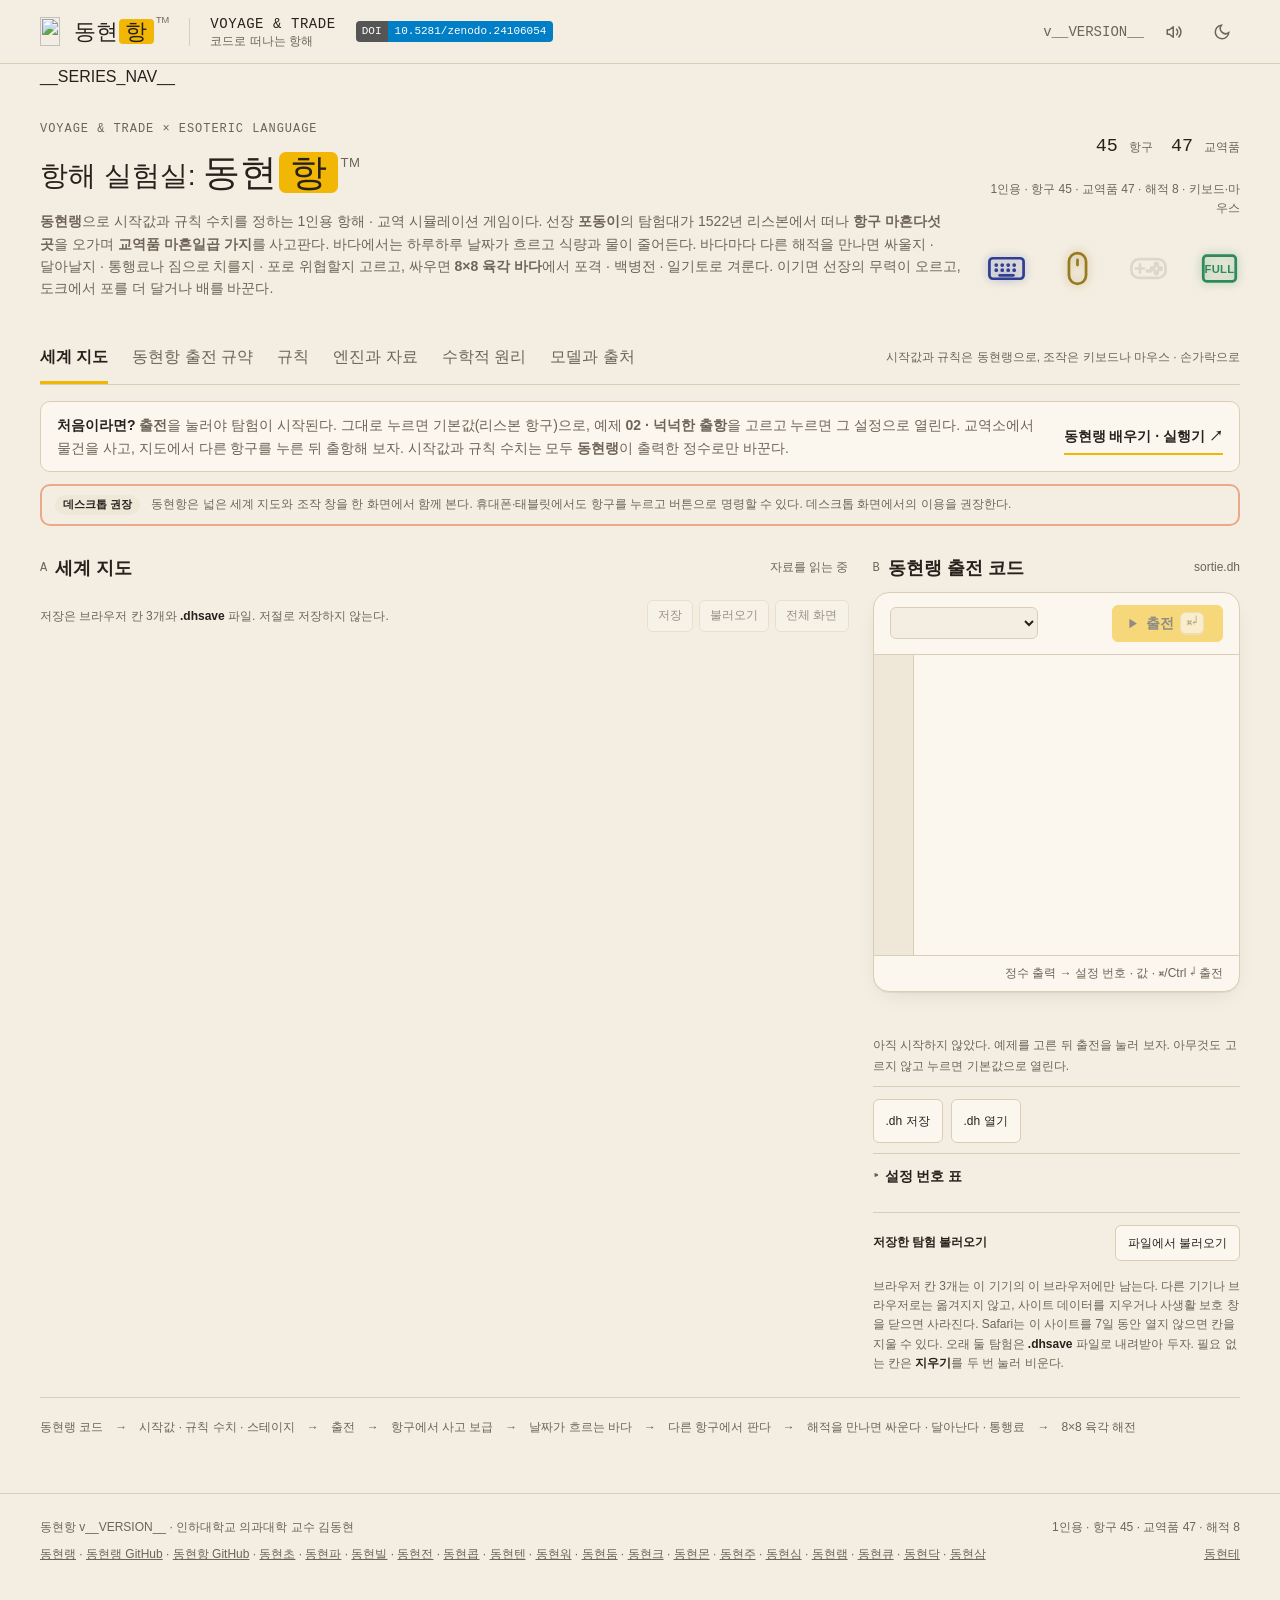
==== src/index.html @ 605afef4 "바닥글 동현테 링크를 되살림" ====
<!doctype html>
<html lang="ko" data-theme="light">
<head>
  <meta charset="utf-8"><meta name="viewport" content="width=device-width,initial-scale=1">
  <meta name="description" content="동현랭으로 시작값과 규칙 수치를 정하고, 세계 지도에서 날짜가 흐르는 바다를 건너 항구 마흔다섯 곳을 오가며 교역품 마흔일곱 가지를 사고팔고 8×8 육각 바다에서 싸우는 1인용 항해 · 교역 시뮬레이션 게임이다.">
  <title>동현항™ · 동현랭으로 떠나는 항해와 교역</title>
  <link rel="icon" type="image/x-icon" sizes="16x16 32x32 48x48" href="./favicon.ico">
  <link rel="icon" type="image/png" sizes="32x32" href="./favicon.png">
  <link rel="apple-touch-icon" sizes="180x180" href="./apple-touch-icon.png">
  <link rel="stylesheet" href="./style.css">
</head>
<body>
<header class="header">
  <a class="brand" href="#" aria-label="동현항 첫 화면으로"><span class="brand-main"><img class="brand-icon" src="__BRAND_ICON__" alt="" width="96" height="96">동현<span>항</span><sup>TM</sup></span><i class="brand-divider"></i><span class="brand-sub">VOYAGE &amp; TRADE<small>코드로 떠나는 항해</small></span></a><a class="doi-badge" href="https://doi.org/10.5281/zenodo.24106054" target="_blank" rel="noopener" aria-label="동현항 Zenodo DOI 10.5281/zenodo.24106054" title="Zenodo DOI (모든 버전)"><b>DOI</b><span>10.5281/zenodo.24106054</span></a>
  <div class="edition">v__VERSION__<button id="sound" class="icon-btn" aria-label="효과음 켜기·끄기" title="효과음 (M)" aria-pressed="true"><svg width="18" height="18" viewBox="0 0 24 24" fill="none" stroke="currentColor" stroke-width="2" stroke-linecap="round" stroke-linejoin="round" aria-hidden="true" focusable="false"><path d="M11 5 6 9H3v6h3l5 4z"/><path class="snd-on" d="M15.5 8.5a5 5 0 0 1 0 7M18.5 5.5a9 9 0 0 1 0 13"/><path class="snd-off" d="m16 9 6 6m0-6-6 6"/></svg></button><button id="theme" class="icon-btn" aria-label="밝은 화면과 어두운 화면 전환" title="화면 전환" aria-pressed="false"><svg width="18" height="18" viewBox="0 0 24 24" fill="none" stroke="currentColor" stroke-width="2" stroke-linecap="round" aria-hidden="true" focusable="false"><path d="M21 12.8A9 9 0 1 1 11.2 3a7 7 0 0 0 9.8 9.8z"/></svg></button></div>
</header>
<main>
__SERIES_NAV__
  <section class="intro">
    <div><div class="eyebrow">VOYAGE &amp; TRADE × ESOTERIC LANGUAGE</div><h1>항해 실험실: <span class="title-brand">동현<span>항</span><sup>TM</sup></span></h1><p><strong>동현랭</strong>으로 시작값과 규칙 수치를 정하는 1인용 항해 · 교역 시뮬레이션 게임이다. 선장 <strong>포동이</strong>의 탐험대가 1522년 리스본에서 떠나 <strong>항구 마흔다섯 곳</strong>을 오가며 <strong>교역품 마흔일곱 가지</strong>를 사고판다. 바다에서는 하루하루 날짜가 흐르고 식량과 물이 줄어든다. 바다마다 다른 해적을 만나면 싸울지 · 달아날지 · 통행료나 짐으로 치를지 · 포로 위협할지 고르고, 싸우면 <strong>8×8 육각 바다</strong>에서 포격 · 백병전 · 일기토로 겨룬다. 이기면 선장의 무력이 오르고, 도크에서 포를 더 달거나 배를 바꾼다.</p>
</div>
    <div class="model-stamp"><strong>45 <span>항구</span></strong><strong>47 <span>교역품</span></strong><small>1인용 · 항구 45 · 교역품 47 · 해적 8 · 키보드·마우스</small><div class="input-marks" role="group" aria-label="입력 표식 · 쓸 수 있는 것: 키보드 · 마우스(손가락) · 전체 화면"><span class="mark on kb" tabindex="0" data-tip="키보드 가능 · 숫자 키로 조작 창의 버튼을 누르고 Enter는 노란 버튼이다. 교역소와 짐칸에서는 버튼에 적힌 글자 키(1 2 · Q W · A S · Z X …)로 누른다. 항구에서는 방향키나 Space로 갈 항구를 고르고, 바다에서는 방향키로 키를 잡고 Space로 멈춘다. 해전에서는 방향키로 칸을 고르고 Enter로 찍는다. M은 효과음 켜기·끄기다. 지도를 한 번 눌러야 키가 듣는다." aria-label="키보드 가능"><svg viewBox="0 0 24 24" aria-hidden="true"><rect x="2" y="6" width="20" height="12" rx="2"/><path class="dots" d="M6 10h.01M9.5 10h.01M13 10h.01M16.5 10h.01M6 13h.01M9.5 13h.01M13 13h.01M16.5 13h.01"/><path d="M8 16h8"/></svg></span><span class="mark on ms" tabindex="0" data-tip="마우스·손가락 가능 · 지도에서 항구나 바다를 누르면 뱃길이 잡히고, 조작 창의 버튼으로 사고팔고 출항한다. 끌면 지도가 움직이고 지도 위 +·− 아이콘으로 확대·축소한다. 휠·트랙패드 확대 제스처는 쓰지 않는다." aria-label="마우스·손가락 가능"><svg viewBox="0 0 24 24" aria-hidden="true"><rect x="7" y="3" width="10" height="18" rx="5"/><path d="M12 7v3"/></svg></span><span class="mark off gp" tabindex="0" data-tip="게임패드 없음 · 이 실험실은 게임패드를 읽지 않는다." aria-label="게임패드 없음"><svg viewBox="0 0 24 24" aria-hidden="true"><rect x="2" y="6.5" width="20" height="11" rx="4.5"/><path d="M7 9.6v4.8M4.6 12h4.8"/><circle cx="16.6" cy="9.6" r=".85"/><circle cx="14.4" cy="12" r=".85"/><circle cx="18.8" cy="12" r=".85"/><circle cx="16.6" cy="14.4" r=".85"/><path class="dots" d="M11.3 13.4h.01M12.9 13.4h.01"/></svg></span><span class="mark on fs" tabindex="0" data-tip="전체 화면 가능 · 지도 아래 <b>전체 화면</b> 버튼을 누르면 지도와 조작 창이 화면에 꽉 찬다. 닫기는 오른쪽 위 ✕ 버튼이나 Esc." aria-label="전체 화면 가능"><svg viewBox="0 0 24 24" aria-hidden="true"><rect x="2.5" y="4.5" width="19" height="15" rx="2"/><text class="full" x="12" y="14.6" text-anchor="middle">FULL</text></svg></span></div></div>
  </section>
  <nav class="tabs" aria-label="동현항 메뉴"><button class="active" data-tab="play" aria-current="page">세계 지도</button><button data-tab="protocol">동현항 출전 규약</button><button data-tab="rules">규칙</button><button data-tab="engine">엔진과 자료</button><button data-tab="math">수학적 원리</button><button data-tab="about">모델과 출처</button><span>시작값과 규칙은 동현랭으로, 조작은 키보드나 마우스 · 손가락으로</span></nav>
  <div class="getting-started"><p><strong>처음이라면?</strong> <b>출전</b>을 눌러야 탐험이 시작된다. 그대로 누르면 기본값(리스본 항구)으로, 예제 <b>02 · 넉넉한 출항</b>을 고르고 누르면 그 설정으로 열린다. 교역소에서 물건을 사고, 지도에서 다른 항구를 누른 뒤 출항해 보자. 시작값과 규칙 수치는 모두 <b>동현랭</b>이 출력한 정수로만 바꾼다.</p>
<a href="https://raspberry-kim.github.io/donghyun-lang/" target="_blank" rel="noopener">동현랭 배우기 · 실행기 ↗</a></div>
  <p class="mobile-note" id="mobile-note" role="note"><strong>데스크톱 권장</strong> 동현항은 넓은 세계 지도와 조작 창을 한 화면에서 함께 본다. 휴대폰·태블릿에서도 항구를 누르고 버튼으로 명령할 수 있다. 데스크톱 화면에서의 이용을 권장한다.</p>

  <section id="tab-play" class="tab-panel">
    <div class="play-grid" id="play-grid">
      <div class="field-col">
        <div class="section-title"><h2><span>A</span> 세계 지도</h2><span id="status" role="status">자료를 읽는 중</span></div>
        <div class="stage-full" id="stage-full"><div class="full-tools"><button id="fs-save" class="exit-full" type="button" hidden>저장</button><button id="fs-load" class="exit-full" type="button" hidden>불러오기</button><button id="exit-full" class="exit-full" type="button" hidden aria-label="전체 화면 닫기">✕ <span class="long">전체 화면 </span>닫기</button></div><p class="full-hint" id="full-hint" hidden><span>원래 화면으로 돌아오려면 오른쪽 위 <b>✕ 전체 화면 닫기</b>를 누른다.</span></p>

          <div id="host"></div>
          <div class="menu-back" id="menu-back" hidden><div class="game-menu" id="menu" role="dialog" aria-modal="true" aria-labelledby="menu-title"></div></div>
        </div>
        <div class="board-bar"><span class="save-note">저장은 브라우저 칸 3개와 <b>.dhsave</b> 파일. 저절로 저장하지 않는다.</span><button id="game-save" class="small-btn" type="button" disabled title="지금 탐험을 브라우저 칸이나 파일에 적어 둔다">저장</button><button id="game-load" class="small-btn" type="button" disabled title="저장해 둔 탐험을 이어 한다">불러오기</button><input id="load-file" type="file" accept=".dhsave,.json,application/json" hidden><button id="full" class="small-btn" type="button" disabled title="지도와 조작 창을 화면에 꽉 채운다">전체 화면</button></div>
      </div>
      <div class="side-col">
        <section class="setup-panel" id="setup-panel">
          <div class="section-title"><h2><span>B</span> 동현랭 출전 코드</h2><span>sortie.dh</span></div>
          <div class="ed-panel">
            <div class="ed-head"><select id="example" aria-label="동현랭 출전 예제 선택"></select><span class="ed-spacer"></span><button id="run" class="ed-btn ed-run" title="Ctrl/⌘ + Enter" disabled><svg viewBox="0 0 24 24" fill="currentColor" aria-hidden="true"><path d="M7 4.5v15l12-7.5z"></path></svg>출전 <kbd>⌘↵</kbd></button></div>
            <div class="code-wrap"><div id="lines" aria-hidden="true"></div><textarea id="code" aria-label="동현랭 출전 코드" spellcheck="false" autocomplete="off" autocapitalize="off"></textarea></div>
            <div class="code-meta ed-status"><span id="line-count"></span><span>정수 출력 → 설정 번호 · 값 · ⌘/Ctrl ↵ 출전</span></div>
          </div>
          <p id="example-note"></p>

          <p id="result" aria-live="polite">아직 시작하지 않았다. 예제를 고른 뒤 출전을 눌러 보자. 아무것도 고르지 않고 누르면 기본값으로 열린다.</p>

          <div class="file-row"><button id="save">.dh 저장</button><label class="file-label">.dh 열기<input id="open" type="file" accept=".dh,.txt,text/plain" hidden></label></div>
          <details class="lang-rule"><summary>설정 번호 표</summary><div class="table-wrap"><table><thead><tr><th>번호</th><th>설정</th><th>값</th><th>기본값</th></tr></thead><tbody id="lang-rows"></tbody></table></div></details>
          <div class="load-box"><div class="load-head"><strong>저장한 탐험 불러오기</strong><label class="file-label" tabindex="0">파일에서 불러오기<input id="load-file-setup" type="file" accept=".dhsave,.json,application/json" hidden></label></div><div class="slot-list" id="slot-list"></div><p class="slot-note">브라우저 칸 3개는 이 기기의 이 브라우저에만 남는다. 다른 기기나 브라우저로는 옮겨지지 않고, 사이트 데이터를 지우거나 사생활 보호 창을 닫으면 사라진다. Safari는 이 사이트를 7일 동안 열지 않으면 칸을 지울 수 있다. 오래 둘 탐험은 <b>.dhsave</b> 파일로 내려받아 두자. 필요 없는 칸은 <b>지우기</b>를 두 번 눌러 비운다.</p>
</div>
        </section>
      </div>
    </div>
    <div class="workflow"><span>동현랭 코드</span><b>→</b><span>시작값 · 규칙 수치 · 스테이지</span><b>→</b><span>출전</span><b>→</b><span>항구에서 사고 보급</span><b>→</b><span>날짜가 흐르는 바다</span><b>→</b><span>다른 항구에서 판다</span><b>→</b><span>해적을 만나면 싸운다 · 달아난다 · 통행료</span><b>→</b><span>8×8 육각 해전</span></div>
  </section>

  <section id="tab-protocol" class="tab-panel document" hidden>
    <div class="doc-heading"><div class="eyebrow">SORTIE I/O · v__VERSION__</div><h2>시작값과 규칙 수치는 동현랭으로, 조작은 키보드나 마우스 · 손가락으로.</h2></div>
<!--README:동현항 출전 규약-->
  </section>

  <section id="tab-rules" class="tab-panel document" hidden>
    <div class="doc-heading"><div class="eyebrow">HOW TO PLAY</div><h2>하루에 한 걸음, 싸게 사서 멀리 가서 판다.</h2><p class="input-note">머리글 오른쪽에 붙은 네 아이콘(키보드·마우스·게임패드·전체 화면 FULL)은 입력 표식이다. 이 실험실은 <b>키보드 · 마우스(손가락) · 전체 화면이 켜져 있다</b>. 조작 창의 버튼은 마우스나 손가락으로 누르거나 버튼에 적힌 숫자 키로 누른다. 교역소와 짐칸에서는 버튼에 적힌 글자 키로 누른다. 바다에서는 방향키로 키를 잡는다. 아이콘에 마우스를 올리거나 손을 대면 풍선 도움말이 뜬다.</p>
<p class="input-note"><b>전체 화면</b>: 지도 아래 <b>전체 화면</b> 버튼을 누르면 정보 띠 · 지도 · 조작 창이 화면에 꽉 찬다. 동현랭 편집기는 따라오지 않으니 출전은 미리 해 둔다. 닫을 때는 오른쪽 위 <b>✕ 전체 화면 닫기</b>를 누른다(Esc도 된다). 요소 전체 화면을 못 쓰는 기기(iPhone)에서는 창을 가득 채우는 방식으로 연다.</p>
<p class="input-note"><b>소리</b>: 머리글의 스피커 버튼이나 <b>M</b> 키로 효과음을 켜고 끈다. 고른 값은 이 브라우저가 기억한다.</p>
</div>
<!--README+:플레이 방법|조작|저장과 불러오기|동현항 규칙-->
  </section>

  <section id="tab-engine" class="tab-panel document" hidden>
    <div class="doc-heading"><div class="eyebrow">COMMON ENGINE · DATA</div><h2>동현삼과 동현항은 같은 엔진 위에 자료와 장면만 바꿔 얹는다.</h2><p>기술은 HTML5 Canvas와 Vanilla JS다. 묶는 도구도 바깥 라이브러리도 쓰지 않는다. 엔진(<code>src/engine/</code>)은 두 저장소에 같은 파일로 들어 있고, 게임마다 다른 것은 JSON 자료와 규칙·장면 파일(<code>src/hang/</code>)이다.</p>
</div>
<!--README+:엔진의 층|게임이 얹는 법|동현랭 어댑터|JSON 규격|파일|돌려 보기-->
  </section>

  <!-- 수학적 원리 --><section id="tab-math" class="tab-panel document" hidden><div class="doc-heading"><div class="eyebrow">MATHEMATICAL PRINCIPLES · v__VERSION__</div><h2>수학적 원리.<br>숫자로 읽는 항해.</h2><p>동현항의 바다는 경도·위도 1°를 한 칸으로 한 360×132 격자다. 동서 끝이 이어진 원기둥 위에서 길을 찾고, 항구의 값은 사고팔 때마다 움직였다가 기준값으로 돌아간다. 바다에서는 해적을 만나고, 선장과 배는 싸우며 자란다. 현재 규칙 코드(<code>src/hang/hang-rules.js</code>, <code>src/hang/hang-growth.js</code>, <code>src/hang/hang-battle.js</code>, <code>src/engine/dh-grid.js</code>)를 식으로 풀었다. 간략식과 근사는 본문에서 구별하고, 실제 거래의 정수 경계와 할인은 뒤에서 따로 설명한다.</p>
</div><div class="math-grid"><article><h3><span class="math-num">1</span>경위도 격자와 원기둥</h3>
<p>경도 <math><mi>λ</mi></math>(−180°–180°), 위도 <math><mi>φ</mi></math>(72°N–60°S)인 곳은 아래 칸에 놓인다. 열은 360으로 나눈 나머지로 다뤄 동쪽 끝과 서쪽 끝이 붙는다.</p>
<div class="eq big"><span class="eq-run"><math display="block"><mi>c</mi></math><math display="block"><mrow><mo form="infix">=</mo><mo form="prefix" stretchy="false">⌊</mo><mi>λ</mi><mo>+</mo><mn>180</mn><mo form="postfix" stretchy="false">⌋</mo><mo lspace="0.2222em" rspace="0.2222em">mod</mo><mn>360</mn><mo separator="true">,</mo></mrow></math></span><span class="eq-run"><math display="block"><mi>r</mi></math><math display="block"><mrow><mo form="infix">=</mo><mo form="prefix" stretchy="false">⌊</mo><mn>72</mn><mo>−</mo><mi>φ</mi><mo form="postfix" stretchy="false">⌋</mo><mo separator="true">,</mo></mrow></math></span><span class="eq-run"><math display="block"><mrow><mpadded lspace="0"><mi mathvariant="normal">Δ</mi></mpadded><mi>c</mi></mrow></math><math display="block"><mrow><mo form="infix">=</mo><mrow><mi>min</mi><mo>⁡</mo></mrow><mo fence="false" symmetric="true" minsize="1.2em" maxsize="1.2em">(</mo><mi>|</mi><msub><mi>c</mi><mn>1</mn></msub><mo>−</mo><msub><mi>c</mi><mn>2</mn></msub><mi>|</mi><mo separator="true">,</mo><mtext> </mtext><mn>360</mn><mo>−</mo><mi>|</mi><msub><mi>c</mi><mn>1</mn></msub><mo>−</mo><msub><mi>c</mi><mn>2</mn></msub><mi>|</mi><mo fence="false" symmetric="true" minsize="1.2em" maxsize="1.2em">)</mo></mrow></math></span></div>
<p>칸마다 8×8 표본 가운데 아홉 점을 보고 다섯 점 이상이 땅이면 땅 칸이다. 1°로는 닫혀 버리는 지브롤터·도버·보스포루스·말라카 해협은 손으로 물길을 텄다.</p>
</article>
<article><h3><span class="math-num">2</span>같은 1°라도 길이가 다르다</h3>
<p>이 지도는 등장방형 도법이라 칸이 모두 같은 크기로 그려진다. 그러나 실제로 동서 1°의 길이는 위도의 코사인에 비례해 줄어든다. 남북 1°는 어디서나 약 111 km다.</p>
<div class="eq"><span class="eq-run"><math display="block"><mrow><mpadded lspace="0"><mi mathvariant="normal">Δ</mi></mpadded><msub><mi>x</mi><mtext>동서</mtext></msub></mrow></math><math display="block"><mrow><mo form="infix">≈</mo><mn>111.32</mn><mrow><mspace width="0.1667em"></mspace><mi>cos</mi><mo>⁡</mo><mspace width="0.1667em"></mspace></mrow><mi>φ</mi><mtext> </mtext><mtext>km</mtext><mo separator="true">,</mo></mrow></math></span><span class="eq-run"><math display="block"><mrow><mpadded lspace="0"><mi mathvariant="normal">Δ</mi></mpadded><msub><mi>y</mi><mtext>남북</mtext></msub></mrow></math><math display="block"><mrow><mo form="infix">≈</mo><mn>111</mn><mtext> </mtext><mtext>km</mtext></mrow></math></span></div>
<p>적도에서는 약 111 km, 위도 60°에서는 약 56 km다. 그래서 북쪽 바다를 동서로 지나는 항해는 지도보다 실제로 짧고, 게임에서는 칸 수만 센다.</p>
</article>
<article><h3><span class="math-num">3</span>여덟 방향 길 찾기</h3>
<p>배는 대각선을 포함해 여덟 방향으로 한 칸씩 간다. 거리는 체비쇼프 거리이고, 모서리를 낀 두 칸이 모두 땅이면 그 대각선으로는 빠져나가지 못한다.</p>
<div class="eq"><span class="eq-run"><math display="block"><mi>d</mi></math><math display="block"><mrow><mo form="infix">=</mo><mrow><mi>max</mi><mo>⁡</mo></mrow><mo form="prefix" stretchy="false">(</mo><mpadded lspace="0"><mi mathvariant="normal">Δ</mi></mpadded><mi>c</mi><mo separator="true">,</mo><mtext> </mtext><mi>|</mi><mpadded lspace="0"><mi mathvariant="normal">Δ</mi></mpadded><mi>r</mi><mi>|</mi><mo form="postfix" stretchy="false">)</mo><mo separator="true">,</mo></mrow></math></span><span class="eq-run"><math display="block"><mrow><mi>κ</mi><mo form="prefix" stretchy="false">(</mo><mtext>가로·세로</mtext><mo form="postfix" stretchy="false">)</mo></mrow></math><math display="block"><mrow><mo form="infix">=</mo><mn>1</mn><mo separator="true">,</mo><mspace width="1em"></mspace><mi>κ</mi><mo form="prefix" stretchy="false">(</mo><mtext>대각</mtext><mo form="postfix" stretchy="false">)</mo></mrow></math><math display="block"><mrow><mo form="infix">=</mo><mn>1</mn></mrow></math><math display="block"><mrow><mo form="infix">+</mo><mstyle displaystyle="false" scriptlevel="0"><mfrac><mn>1</mn><mn>1024</mn></mfrac></mstyle></mrow></math></span></div>
<p>체비쇼프 거리에서는 같은 걸음 수의 길이 아주 많다. 대각 걸음에 <math><mrow><mn>1</mn><mi>/</mi><mn>1024</mn></mrow></math>을 더하면 걸음 수는 그대로 가장 짧으면서 대각 걸음이 가장 적은 길이 골라져, 배가 덜 지그재그로 간다. 하루에 가는 칸 수는 함대에서 가장 느린 배의 속력이다.</p>
</article>
<article><h3><span class="math-num">4</span>움직이는 시세</h3>
<p>교역품마다 기준값 <math><msub><mi>p</mi><mn>0</mn></msub></math>와 지금 값 <math><mi>p</mi></math>가 있다. 한 단은 기준값의 3%이고, 한 번에 10개씩 사고판다. 아래는 기본 수수료 10%의 간략식이다. 정수 경계·협력항 할인·매수 수수료는 뒤의 ‘실제 거래 가격과 조언’에서 풀어 썼다.</p>
<div class="eq"><span class="eq-run"><math display="block"><mi>σ</mi></math><math display="block"><mrow><mo form="infix">=</mo><mrow><mi>max</mi><mo>⁡</mo></mrow><mo fence="false" symmetric="true" minsize="1.2em" maxsize="1.2em">(</mo><mn>1</mn><mo separator="true">,</mo><mtext> </mtext><mi>round</mi><mo>⁡</mo><mo form="prefix" stretchy="false">(</mo><mn>0.03</mn><mspace width="0.1667em"></mspace><msub><mi>p</mi><mn>0</mn></msub><mo form="postfix" stretchy="false">)</mo><mo fence="false" symmetric="true" minsize="1.2em" maxsize="1.2em">)</mo><mo separator="true">,</mo></mrow></math></span><span class="eq-run"><math display="block"><msub><mi>p</mi><mtext>산 뒤</mtext></msub></math><math display="block"><mrow><mo form="infix">=</mo><mrow><mi>min</mi><mo>⁡</mo></mrow><mo form="prefix" stretchy="false">(</mo><mn>3</mn><msub><mi>p</mi><mn>0</mn></msub><mo separator="true">,</mo><mtext> </mtext><mi>p</mi><mo>+</mo><mi>σ</mi><mo form="postfix" stretchy="false">)</mo></mrow></math></span><span class="eq-run"><math display="block"><msub><mi>p</mi><mtext>판 뒤</mtext></msub></math><math display="block"><mrow><mo form="infix">=</mo><mrow><mi>max</mi><mo>⁡</mo></mrow><mo form="prefix" stretchy="false">(</mo><mn>0.3</mn><mspace width="0.1667em"></mspace><msub><mi>p</mi><mn>0</mn></msub><mo separator="true">,</mo><mtext> </mtext><mi>p</mi><mo>−</mo><mi>σ</mi><mo form="postfix" stretchy="false">)</mo><mo separator="true">,</mo></mrow></math></span><span class="eq-run"><math display="block"><mtext>받는 단가</mtext></math><math display="block"><mrow><mo form="infix">=</mo><mo form="prefix" stretchy="false">⌊</mo><mn>0.9</mn><mspace width="0.1667em"></mspace><msub><mi>p</mi><mtext>판 뒤</mtext></msub><mo form="postfix" stretchy="false">⌋</mo></mrow></math></span></div>
<p>하루가 지나면 값은 기준값과의 차이 <math><mrow><mpadded lspace="0"><mi mathvariant="normal">Δ</mi></mpadded><mo>=</mo></mrow><mrow><msub><mi>p</mi><mn>0</mn></msub><mo>−</mo></mrow><mrow><mi>p</mi></mrow></math>의 10%(올림)만큼 돌아간다. 그래서 차이는 대략 <math><msup><mn>0.9</mn><mi>n</mi></msup></math>으로 줄고, 절반이 되는 데 약 6.6일이 걸린다. 끝에서는 하루 1씩 다가간다.</p>
<div class="eq"><span class="eq-run"><math display="block"><msub><mi>p</mi><mrow><mi>n</mi><mo>+</mo><mn>1</mn></mrow></msub></math><math display="block"><mrow><mo form="infix">=</mo><msub><mi>p</mi><mi>n</mi></msub></mrow></math><math display="block"><mrow><mo form="infix">+</mo><mi>sgn</mi><mo>⁡</mo><mo form="prefix" stretchy="false">(</mo><mpadded lspace="0"><mi mathvariant="normal">Δ</mi></mpadded><mo form="postfix" stretchy="false">)</mo><mrow><mspace width="0.1667em"></mspace><mi>min</mi><mo>⁡</mo></mrow><mo fence="false" symmetric="true" minsize="1.2em" maxsize="1.2em">(</mo><mi>|</mi><mpadded lspace="0"><mi mathvariant="normal">Δ</mi></mpadded><mi>|</mi><mo separator="true">,</mo><mtext> </mtext><mo form="prefix" stretchy="false">⌈</mo><mn>0.1</mn><mi>|</mi><mpadded lspace="0"><mi mathvariant="normal">Δ</mi></mpadded><mi>|</mi><mo form="postfix" stretchy="false">⌉</mo><mo fence="false" symmetric="true" minsize="1.2em" maxsize="1.2em">)</mo><mo separator="true">,</mo></mrow></math></span><span class="eq-run"><math display="block"><mrow><mi>|</mi><msub><mpadded lspace="0"><mi mathvariant="normal">Δ</mi></mpadded><mi>n</mi></msub><mi>|</mi></mrow></math><math display="block"><mrow><mo form="infix">≈</mo><mi>|</mi><msub><mpadded lspace="0"><mi mathvariant="normal">Δ</mi></mpadded><mn>0</mn></msub><mi>|</mi><mspace width="0.1667em"></mspace><msup><mn>0.9</mn><mrow><mspace width="0.1667em"></mspace><mi>n</mi></mrow></msup></mrow></math></span></div>
<p>여러 번 나눠 산 짐의 값은 가중 평균으로 기억한다: <math><mover><mi>p</mi><mo stretchy="false" class="chr-med wbk-med-acc" style="math-depth:0;">‾</mo></mover></math><wbr><math><mrow><mo stretchy="false">←</mo></mrow><mrow><mi>round</mi><mo>⁡</mo></mrow><mrow><mo fence="false" symmetric="true" minsize="1.2em" maxsize="1.2em">(</mo><mo form="prefix" stretchy="false">(</mo><mover><mi>p</mi><mo stretchy="false" class="chr-med wbk-med-acc" style="math-depth:0;">‾</mo></mover><mspace width="0.1667em"></mspace><mi>q</mi><mo>+</mo><mi>p</mi><mspace width="0.1667em"></mspace><mi>n</mi><mo form="postfix" stretchy="false">)</mo><mi>/</mi><mo form="prefix" stretchy="false">(</mo><mi>q</mi><mo>+</mo><mi>n</mi><mo form="postfix" stretchy="false">)</mo><mo fence="false" symmetric="true" minsize="1.2em" maxsize="1.2em">)</mo></mrow></math>. 팔 때는 수수료 10%를 떼므로, 남기려면 <math><mrow><mo form="prefix" stretchy="false">⌊</mo><mn>0.9</mn><mo form="prefix" stretchy="false">(</mo><msup><mi>p</mi><mo lspace="0em" rspace="0em" class="tml-prime tml-med-pad">′</mo></msup><mo>−</mo><msup><mi>σ</mi><mo lspace="0em" rspace="0em" class="tml-prime">′</mo></msup><mo form="postfix" stretchy="false">)</mo><mo form="postfix" stretchy="false">⌋</mo></mrow></math><wbr><math><mrow><mo form="infix">&gt;</mo></mrow><mrow><mover><mi>p</mi><mo stretchy="false" class="chr-med wbk-med-acc" style="math-depth:0;">‾</mo></mover></mrow></math>여야 한다.</p>
</article>
<p>가중 평균식의 새 매입 단가 <math><mi>p</mi></math>는 수수료를 포함해 실제 치른 단가다. 위의 손익 부등식은 기본 수수료이며 최저 시세 경계에 닿지 않은 경우를 줄여 쓴 것이다. 실제로는 뒤의 ‘실제 거래 가격과 조언’에 적힌 정수 최저값·협력항 할인까지 적용한 순매각 단가를 평균 매입 단가와 비교한다.</p>
<article><h3><span class="math-num">5</span>보급과 해적</h3>
<p>선원 <math><mi>n</mi></math>명은 하루에 식량과 물을 <math><mi>n</mi></math>씩 먹는다. 식량은 120일분, 물은 60일분까지 싣는다. 어느 하나가 모자라면 그날 선원이 <math><mrow><mrow><mi>max</mi><mo>⁡</mo></mrow><mo form="prefix" stretchy="false">(</mo><mn>1</mn><mo separator="true">,</mo><mo form="prefix" stretchy="false">⌈</mo><mn>0.1</mn><mi>n</mi><mo form="postfix" stretchy="false">⌉</mo><mo form="postfix" stretchy="false">)</mo></mrow></math>명 줄어든다.</p>
<p>항구를 떠나 사흘이 지나면 날마다 5% 확률로 해적을 만난다. 만나는 날까지의 날 수는 기하분포다.</p>
<div class="eq"><span class="eq-run"><math display="block"><mrow><mi>P</mi><mo form="prefix" stretchy="false">(</mo><mtext>첫 만남이 </mtext><mi>k</mi><mtext>일째</mtext><mo form="postfix" stretchy="false">)</mo></mrow></math><math display="block"><mrow><mo form="infix">=</mo><msup><mn>0.95</mn><mrow><mspace width="0.1667em"></mspace><mi>k</mi><mo>−</mo><mn>1</mn></mrow></msup><mo>⋅</mo><mn>0.05</mn><mo separator="true">,</mo></mrow></math></span><span class="eq-run"><math display="block"><mrow><mi>𝔼</mi><mo form="prefix" stretchy="false">[</mo><mi>k</mi><mo form="postfix" stretchy="false">]</mo></mrow></math><math display="block"><mrow><mo form="infix">=</mo><mfrac><mn>1</mn><mn>0.05</mn></mfrac></mrow></math><math display="block"><mrow><mo form="infix">=</mo><mn>20</mn></mrow></math></span></div>
<p>사흘 뒤 열흘 동안 한 번도 만나지 않을 확률은 <math><mrow><msup><mn>0.95</mn><mn>10</mn></msup><mo>≈</mo></mrow><mrow><mn>60</mn><mi>%</mi></mrow></math>다. 만나면 싸우거나, 달아나거나, 통행료를 내거나, 짐으로 치르거나, 포로 위협한다. 통행료는 자금 <math><mi>G</mi></math>의 20%(올림)이고 적어도 금 100이다.</p>
<div class="eq"><span class="eq-run"><math display="block"><mtext>통행료</mtext></math><math display="block"><mrow><mo form="infix">=</mo><mrow><mi>max</mi><mo>⁡</mo></mrow><mo fence="false" symmetric="true" minsize="1.2em" maxsize="1.2em">(</mo><mn>100</mn><mo separator="true">,</mo><mtext> </mtext><mo form="prefix" stretchy="false">⌈</mo><mn>0.2</mn><mspace width="0.1667em"></mspace><mi>G</mi><mo form="postfix" stretchy="false">⌉</mo><mo fence="false" symmetric="true" minsize="1.2em" maxsize="1.2em">)</mo><mo separator="true">,</mo></mrow></math></span><span class="eq-run"><math display="block"><mtext>버리는 짐</mtext></math><math display="block"><mrow><mo form="infix">=</mo><mi>q</mi></mrow></math><math display="block"><mrow><mo form="infix">−</mo><mo form="prefix" stretchy="false">⌊</mo><mn>0.5</mn><mspace width="0.1667em"></mspace><mi>q</mi><mo form="postfix" stretchy="false">⌋</mo></mrow></math></span></div>
<p>자금이 500 이하면 통행료는 늘 100이고, 자금 1,000이면 200이다. 달아날 때는 실은 짐 <math><mi>q</mi></math>개 가운데 절반을 버린다. 다만 우리 함대에서 가장 느린 배가 해적의 가장 느린 배보다 빠르면(<math><msub><mi>v</mi><mtext>우리</mtext></msub></math><wbr><math><mrow><mo form="infix">&gt;</mo></mrow><mrow><msub><mi>v</mi><mtext>해적</mtext></msub></mrow></math>) 아무것도 버리지 않고 따돌린다. 캐러벨(하루 2칸)만 몰면 캐럭(1칸)이 낀 해적은 그냥 따돌린다.</p>
<p>해적 여덟 무리 가운데 다섯은 자기 바다에서만 나온다. 배가 있는 칸의 경도 <math><mi>λ</mi></math>, 위도 <math><mi>φ</mi></math>가 그 무리의 상자 안에 들어야 한다. 만나는 날에는 지금 바다에 다니는 무리 가운데 하나를 같은 확률로 고른다. 해전에서 진 무리는 60일 동안 빠지고, 다니는 무리가 하나도 없으면 그날은 만나지 않는다.</p>
<div class="eq"><span class="eq-run"><math display="block"><mrow><msub><mi>λ</mi><mn>1</mn></msub><mo>≤</mo><mi>λ</mi><mo>≤</mo><msub><mi>λ</mi><mn>2</mn></msub><mo separator="true">,</mo></mrow></math></span><span class="eq-run"><math display="block"><mrow><msub><mi>φ</mi><mn>1</mn></msub><mo>≤</mo><mi>φ</mi><mo>≤</mo><msub><mi>φ</mi><mn>2</mn></msub><mo separator="true">,</mo></mrow></math></span><span class="eq-run"><math display="block"><mrow><mtext>쉬는 날</mtext></mrow></math><math display="block"><mrow><mo form="infix">=</mo><mn>60</mn></mrow></math></span></div>
<p>짐으로 치를 때는 기준 값 <math><mi>b</mi></math>가 높은 교역품부터, 기준 값으로 쳐서 통행료 <math><mi>T</mi></math>에 닿을 때까지 가져간다. <math><mi>k</mi></math>번째 교역품에서 가져가는 수는 아래와 같고, 앞에서 쳐 준 값 <math><msub><mi>V</mi><mi>k</mi></msub></math>가 <math><mi>T</mi></math>에 닿으면 멈춘다.</p>
<div class="eq"><span class="eq-run"><math display="block"><mrow><msub><mi>n</mi><mi>k</mi></msub></mrow></math><math display="block"><mrow><mo form="infix">=</mo><mrow><mi>min</mi><mo>⁡</mo></mrow><mo fence="false" symmetric="true" minsize="1.2em" maxsize="1.2em">(</mo><msub><mi>q</mi><mi>k</mi></msub><mo separator="true">,</mo><mtext> </mtext><mo form="prefix" stretchy="false">⌈</mo><mfrac><mrow><mi>T</mi><mo>−</mo><msub><mi>V</mi><mi>k</mi></msub></mrow><msub><mi>b</mi><mi>k</mi></msub></mfrac><mo form="postfix" stretchy="false">⌉</mo><mo fence="false" symmetric="true" minsize="1.2em" maxsize="1.2em">)</mo></mrow></math></span></div>
<p>처음 짐(포도주 40 · 올리브유 20)으로 통행료 200을 치르면 포도주 <math><mo form="prefix" stretchy="false">⌈</mo><mn>200</mn><mo>/</mo><mn>30</mn><mo form="postfix" stretchy="false">⌉</mo><mo>=</mo><mn>7</mn></math>개, 값으로 210을 내준다. 위협은 우리 포 <math><msub><mi>g</mi><mtext>우리</mtext></msub></math>와 선원 <math><msub><mi>c</mi><mtext>우리</mtext></msub></math>가 아래 두 조건을 함께 채워야 통한다.</p>
<div class="eq"><span class="eq-run"><math display="block"><mrow><msub><mi>g</mi><mtext>우리</mtext></msub></mrow></math><math display="block"><mrow><mo>≥</mo><mn>2</mn><mspace width="0.1667em"></mspace><msub><mi>g</mi><mtext>해적</mtext></msub><mo separator="true">,</mo></mrow></math></span><span class="eq-run"><math display="block"><mrow><msub><mi>c</mi><mtext>우리</mtext></msub></mrow></math><math display="block"><mrow><mo>≥</mo><msub><mi>c</mi><mtext>해적</mtext></msub></mrow></math></span></div>
<p>붉은 돛 해적단(캐러벨 한 척 · 포 8 · 선원 24)은 포 16문 · 선원 24명이면 물러난다. v1.00 기본 함대는 포 128문·선원 120명이므로 이 조건을 넘는다. 위협은 싸우지 않고 물러나게 하므로 해전 명성을 얻지 않는다.</p>
</article>
<article><h3><span class="math-num">6</span>해전의 피해</h3>
<p>해전은 8×8 육각 바다에서 20턴 동안 한다. 배는 한 턴에 3칸 움직이고 3칸 안을 쏜다. 포 <math><mi>g</mi></math>문인 배의 위력은 남은 선원 비율 <math><mrow><mi>n</mi><mi>/</mi><msub><mi>n</mi><mrow><mi>max</mi><mo>⁡</mo></mrow></msub></mrow></math>에 비례한다.</p>
<div class="eq"><span class="eq-run"><math display="block"><mtext>선체 피해</mtext></math><math display="block"><mrow><mo form="infix">=</mo><mrow><mo form="prefix" stretchy="false">⌊</mo><mn>3</mn><mi>g</mi><mspace width="0.1667em"></mspace><mfrac><mi>n</mi><msub><mi>n</mi><mrow><mi>max</mi><mo>⁡</mo></mrow></msub></mfrac><mo form="postfix" stretchy="false">⌋</mo></mrow><mo separator="true">,</mo></mrow></math></span><span class="eq-run"><math display="block"><mtext>선원 피해</mtext></math><math display="block"><mrow><mo form="infix">=</mo><mrow><mo form="prefix" stretchy="false">⌊</mo><mfrac><mi>g</mi><mn>2</mn></mfrac><mspace width="0.1667em"></mspace><mfrac><mi>n</mi><msub><mi>n</mi><mrow><mi>max</mi><mo>⁡</mo></mrow></msub></mfrac><mo form="postfix" stretchy="false">⌋</mo></mrow></mrow></math></span></div>
<p>포 8문인 캐러벨에 선원 28/40명이 타면 선체 floor(8×3×28/40)=16, 선원 floor(8×28/40÷2)=2를 깎는다. 시작 거북선은 포 80문·선원 60/80명이므로 선체 180·선원 30을 깎는다. 거북선의 용머리·입 벌림과 이지스함의 포신·불꽃은 90틱(60틱/초에서 1.5초)의 그림 효과다. 판옥선은 그 절반인 45틱(0.75초) 동안 포구가 커졌다 돌아오며 더 작은 불꽃을 낸다. 포연·포탄 비행·피격 효과의 시간도 거북선의 절반이며, 이 연출로 추가 피해나 난수 변화는 없다.</p>
<p>맞닿은 배에 올라타면 선원끼리 싸운다. 올라탄 쪽 선원 <math><msub><mi>n</mi><mi>a</mi></msub></math>의 40%에 선장 무력 <math><msub><mi>w</mi><mi>a</mi></msub></math>를 기준 무력 70으로 나눈 값을 곱한 만큼 맞선 배의 선원 <math><msub><mi>n</mi><mi>d</mi></msub></math>가 줄고, 남은 선원이 30%로 되받아친다.</p>
<div class="eq"><span class="eq-run"><math display="block"><mi>h</mi></math><math display="block"><mrow><mo form="infix">=</mo><mrow><mi>min</mi><mo>⁡</mo><mspace width="0.1667em"></mspace></mrow><mrow style="margin-left:-0.1667em;"></mrow><mrow><mo fence="true" form="prefix">(</mo><msub><mi>n</mi><mi>d</mi></msub><mo separator="true">,</mo><mtext> </mtext><mrow><mo form="prefix" stretchy="false">⌊</mo><mn>0.4</mn><mspace width="0.1667em"></mspace><msub><mi>n</mi><mi>a</mi></msub><mspace width="0.1667em"></mspace><mfrac><msub><mi>w</mi><mi>a</mi></msub><mn>70</mn></mfrac><mo form="postfix" stretchy="false">⌋</mo></mrow><mo fence="true" form="postfix">)</mo></mrow><mo separator="true">,</mo></mrow></math></span><span class="eq-run"><math display="block"><mi>b</mi></math><math display="block"><mrow><mo form="infix">=</mo><mrow><mi>min</mi><mo>⁡</mo><mspace width="0.1667em"></mspace></mrow><mrow style="margin-left:-0.1667em;"></mrow><mrow><mo fence="true" form="prefix">(</mo><msub><mi>n</mi><mi>a</mi></msub><mo separator="true">,</mo><mtext> </mtext><mrow><mo form="prefix" stretchy="false">⌊</mo><mn>0.3</mn><mspace width="0.1667em"></mspace><mo form="prefix" stretchy="false">(</mo><msub><mi>n</mi><mi>d</mi></msub><mo>−</mo><mi>h</mi><mo form="postfix" stretchy="false">)</mo><mspace width="0.1667em"></mspace><mfrac><msub><mi>w</mi><mi>d</mi></msub><mn>70</mn></mfrac><mo form="postfix" stretchy="false">⌋</mo></mrow><mo fence="true" form="postfix">)</mo></mrow></mrow></math></span></div>
<p>무력 70인 포동이의 28명이 무력 55인 붉은수염의 24명에게 올라타면 <math><mrow><mi>h</mi><mo>=</mo></mrow><mrow><mo form="prefix" stretchy="false">⌊</mo><mn>11.2</mn><mo form="postfix" stretchy="false">⌋</mo><mo>=</mo></mrow><mrow><mn>11</mn></mrow></math>, <math><mi>b</mi></math><wbr><math><mrow><mo form="infix">=</mo></mrow><mrow><mo form="prefix" stretchy="false">⌊</mo><mn>0.3</mn><mo>×</mo><mn>13</mn><mo>×</mo><mn>55</mn><mi>/</mi><mn>70</mn><mo form="postfix" stretchy="false">⌋</mo></mrow></math><wbr><math><mrow><mo form="infix">=</mo></mrow><mrow><mn>3</mn></mrow></math>이다. 선원이 0이 된 배는 빼앗긴다. 기함을 잃은 쪽이 해전을 진다.</p>
<div class="math-table-wrap"><table class="math-table"><thead><tr><th>결과</th><th>규칙</th></tr></thead><tbody><tr><td>승리</td><td>해적의 금을 얻고 선장 무력이 1 오른다(일기토로 이기면 2 더). 빼앗은 배는 함대에 넣거나 판다. 진 무리는 60일 쉰다</td></tr><tr><td>패배</td><td>금 절반과 짐을 모두 잃고 기함만 남는다. 선체는 적어도 25%, 선원은 적어도 5명으로 마지막 항구에 닿는다</td></tr><tr><td>도망</td><td>짐의 50%를 버린다</td></tr></tbody></table></div></article>
<article><h3><span class="math-num">7</span>일기토와 먼저 치는 쪽</h3>
<p>기함끼리 맞닿으면 해전마다 한 번씩 일기토를 신청할 수 있다. 받는 쪽은 물리쳐도 잃는 것이 없다. 두 선장은 기력 100으로 시작하고, 신청한 쪽부터 번갈아 친다. 한 번 칠 때 깎는 기력은 무력 <math><mi>w</mi></math>의 20–50%다.</p>
<div class="eq"><span class="eq-run"><math display="block"><mi>x</mi></math><math display="block"><mrow><mo form="infix">=</mo><mrow><mo form="prefix" stretchy="false">⌊</mo><mi>w</mi><mspace width="0.1667em"></mspace><mfrac><mi>U</mi><mn>100</mn></mfrac><mo form="postfix" stretchy="false">⌋</mo></mrow><mo separator="true">,</mo></mrow></math></span><math display="block"><mrow><mi>U</mi><mo>∈</mo><mo form="prefix" stretchy="false">{</mo><mn>20,21</mn><mo separator="true">,</mo><mo>…</mo><mo separator="true">,</mo><mn>50</mn><mo form="postfix" stretchy="false">}</mo><mtext> </mtext><mtext>(고른 확률)</mtext><mo separator="true">,</mo></mrow></math><span class="eq-run"><math display="block"><mrow><mi>𝔼</mi><mo form="prefix" stretchy="false">[</mo><mi>x</mi><mo form="postfix" stretchy="false">]</mo></mrow></math><math display="block"><mrow><mo form="infix">≈</mo><mn>0.35</mn><mspace width="0.1667em"></mspace><mi>w</mi></mrow></math></span></div>
<p>기력이 먼저 0이 되는 쪽이 지고, 진 쪽이 해전도 진다. 40합이 지나도록 끝나지 않으면 기력이 많은 쪽이 이긴다(같으면 신청한 쪽). 무력 70이면 한 번에 14–35, 평균 약 24를 깎아 네다섯 번이면 끝나므로, 먼저 치는 쪽이 한 번을 더 칠 때가 많다. 아래 승률은 이 규칙을 빠짐없이 따져 구한 값이다.</p>
<div class="math-table-wrap"><table class="math-table"><thead><tr><th>신청한 선장</th><th>받은 선장</th><th>신청한 쪽이 이길 확률</th></tr></thead><tbody><tr><td>무력 70</td><td>무력 70</td><td>72.2%</td></tr><tr><td>무력 70(포동이)</td><td>무력 55(붉은수염)</td><td>97.6%</td></tr><tr><td>무력 70(포동이)</td><td>무력 72(외눈 선장)</td><td>67.4%</td></tr><tr><td>무력 70(포동이)</td><td>무력 86(폭풍 제독)</td><td>37.3%</td></tr><tr><td>무력 86(폭풍 제독)</td><td>무력 70(포동이)</td><td>95.2%</td></tr></tbody></table></div>
<p>해적 선장은 자기 무력이 우리보다 10 이상 높을 때만 신청하고, 우리 신청은 무력이 15까지 뒤져도 받는다. 싸움을 맡겨 두었을 때 우리 선장은 무력이 해적 선장 이상일 때만 받는다.</p>
</article>
<article><h3><span class="math-num">8</span>선장과 배를 키운다</h3>
<p>선장 무력 <math><mi>w</mi></math>는 해전에서 이기면 1, 일기토로 이기면 2가 더 오르고, 여관에서 금 300을 내고 수련하면 1 오른다. 어느 길로도 100을 넘지 않는다.</p>
<div class="eq"><span class="eq-run"><math display="block"><mi>w</mi></math><math display="block"><mrow><mo stretchy="false">←</mo><mrow><mi>min</mi><mo>⁡</mo></mrow><mo fence="false" symmetric="true" minsize="1.2em" maxsize="1.2em">(</mo><mn>100</mn><mo separator="true">,</mo><mtext> </mtext><mi>w</mi><mo>+</mo><mn>1</mn><mo>+</mo><mn>2</mn><mspace width="0.1667em"></mspace><mo form="prefix" stretchy="false">[</mo><mtext>일기토 승</mtext><mo form="postfix" stretchy="false">]</mo><mo fence="false" symmetric="true" minsize="1.2em" maxsize="1.2em">)</mo><mo separator="true">,</mo></mrow></math></span><span class="eq-run"><math display="block"><mi>w</mi></math><math display="block"><mrow><mo stretchy="false">←</mo><mrow><mi>min</mi><mo>⁡</mo></mrow><mo form="prefix" stretchy="false">(</mo><mn>100</mn><mo separator="true">,</mo><mtext> </mtext><mi>w</mi><mo>+</mo><mn>1</mn><mo form="postfix" stretchy="false">)</mo><mtext> </mtext><mtext> </mtext><mo form="prefix" stretchy="false">(</mo><mtext>수련 · 금 </mtext><mn>300</mn><mo form="postfix" stretchy="false">)</mo></mrow></math></span></div>
<p>도크에서는 금 400에 포를 2문씩, 배마다 8문까지 더 단다. 배를 바꿀 때 헌 배는 처음 값 <math><msub><mi>P</mi><mtext>헌</mtext></msub></math>의 50%로 쳐준다.</p>
<div class="eq"><span class="eq-run"><math display="block"><mi>g</mi></math><math display="block"><mrow><mo form="infix">=</mo><msub><mi>g</mi><mn>0</mn></msub></mrow></math><math display="block"><mrow><mo form="infix">+</mo><mn>2</mn><mi>k</mi><mtext> </mtext><mtext> </mtext><mo form="prefix" stretchy="false">(</mo><mi>k</mi><mo>≤</mo><mn>4</mn><mo form="postfix" stretchy="false">)</mo><mo separator="true">,</mo></mrow></math></span><span class="eq-run"><math display="block"><mtext>바꾸는 값</mtext></math><math display="block"><mrow><mo form="infix">=</mo><msub><mi>P</mi><mtext>새</mtext></msub></mrow></math><math display="block"><mrow><mo form="infix">−</mo><mo form="prefix" stretchy="false">⌊</mo><mn>0.5</mn><mspace width="0.1667em"></mspace><msub><mi>P</mi><mtext>헌</mtext></msub><mo form="postfix" stretchy="false">⌋</mo></mrow></math></span></div>
<p>캐러벨(2,000)에서 캐럭(5,000)으로 바꾸면 <math><mrow><mn>5000</mn><mo>−</mo></mrow><mrow><mn>1000</mn><mo>=</mo></mrow><mrow><mn>4000</mn></mrow></math>을 내고, 되돌리면 <math><mrow><mn>2000</mn><mo>−</mo></mrow><mrow><mn>2500</mn><mo>=</mo></mrow><mrow><mo form="prefix" stretchy="false">−</mo></mrow><mrow><mn>500</mn></mrow></math>이라 금 500을 돌려받는다. 한 번 오갈 때마다 3,500이 든다. 해전에서 빼앗아 함대에 넣은 배는 <math><mn>0.25</mn><mspace width="0.1667em"></mspace><mi>P</mi></math>로 친다. 더 단 포는 헌 배에 딸려 가므로 새 배에서는 <math><mrow><mi>k</mi><mo>=</mo></mrow><mrow><mn>0</mn></mrow></math>부터 다시 센다.</p>
<div class="math-table-wrap"><table class="math-table"><thead><tr><th>배</th><th>짐</th><th>정원</th><th>하루 속력</th><th>선체</th><th>포</th><th>값</th></tr></thead><tbody><tr><td>이지스함</td><td>360</td><td>80</td><td>4칸</td><td>360</td><td>120</td><td>15,000</td></tr><tr><td>거북선</td><td>360</td><td>80</td><td>4칸</td><td>240</td><td>80</td><td>10,000</td></tr><tr><td>판옥선</td><td>240</td><td>40</td><td>3칸</td><td>200</td><td>40</td><td>8,000</td></tr><tr><td>캐럭</td><td>480</td><td>120</td><td>1칸</td><td>120</td><td>16</td><td>5,000</td></tr><tr><td>캐러벨</td><td>200</td><td>40</td><td>2칸</td><td>60</td><td>8</td><td>2,000</td></tr></tbody></table></div>
<p>무적 모드에서는 투자금 외의 값을 내지 않고 식량·물·우리 배·선장을 보호한다. 거북선은 백작부터 금 10,000에 구입·교환하고, 공작부터 이지스함을 구입·교환한다. 시작 함대·나포선은 작위 제한의 예외다. 설정 9번은 캐러벨 1·캐럭 2·거북선 3을 보존하고 판옥선 4·이지스함 5를 더했다.</p>
<p>빼앗은 배를 팔면 <math><mo form="prefix" stretchy="false">⌊</mo><mn>0.25</mn><mspace width="0.1667em"></mspace><mi>P</mi><mo form="postfix" stretchy="false">⌋</mo></math>를 받고, 함대에 넣으면 선체 <math><mi>h</mi></math>가 적어도 정원 선체 <math><mi>H</mi></math>의 25%가 되게 고쳐서 넣는다: <math><mrow><mi>h</mi><mo form="infix">←</mo><mrow><mi>max</mi><mo>⁡</mo></mrow><mo fence="false" symmetric="true" minsize="1.2em" maxsize="1.2em">(</mo><mi>h</mi><mo separator="true">,</mo><mtext> </mtext><mo form="prefix" stretchy="false">⌈</mo><mn>0.25</mn><mspace width="0.1667em"></mspace><mi>H</mi><mo form="postfix" stretchy="false">⌉</mo><mo fence="false" symmetric="true" minsize="1.2em" maxsize="1.2em">)</mo></mrow></math>. 캐러벨은 금 500, 캐럭은 1,250이다. v0.13에 교역품이 서른여섯 가지로 늘어 짐칸을 캐러벨 200 · 캐럭 480 · 거북선 240으로 키웠다.</p>
</article>
<article><h3><span class="math-num">9</span>조합 의뢰</h3>
<p>큰 항구 여섯 곳의 조합은 30일마다 새 의뢰를 내놓는다. 의뢰 차례 <math><mrow><mi>r</mi><mo form="infix">=</mo><mo form="prefix" stretchy="false">⌊</mo><mi>d</mi><mo>/</mo><mn>30</mn><mo form="postfix" stretchy="false">⌋</mo></mrow></math>는 날짜 <math><mi>d</mi></math>로 정해지고, 항구 이름과 <math><mi>r</mi></math>로 시드를 지어 난수를 쓴다. 그래서 같은 차례면 의뢰가 늘 같다. 그 항구에서 나는 교역품을, 그것이 나지 않으면서 가로세로 70칸 안에 있는 항구로 가져가는 일이다.</p>
<div class="eq"><span class="eq-run"><math display="block"><mrow><mi>Q</mi></mrow></math><math display="block"><mrow><mo form="infix">∈</mo><mo>{</mo><mn>20</mn><mo separator="true">,</mo><mn>30</mn><mo separator="true">,</mo><mn>40</mn><mo separator="true">,</mo><mn>50</mn><mo separator="true">,</mo><mn>60</mn><mo>}</mo><mo separator="true">,</mo></mrow></math></span><span class="eq-run"><math display="block"><mrow><mtext>보수</mtext></mrow></math><math display="block"><mrow><mo form="infix">=</mo><mtext>round</mtext><mo fence="false" symmetric="true" minsize="1.2em" maxsize="1.2em">(</mo><mn>1.3</mn><mspace width="0.1667em"></mspace><mi>Q</mi><mspace width="0.1667em"></mspace><msub><mi>p</mi><mtext>그곳</mtext></msub><mo fence="false" symmetric="true" minsize="1.2em" maxsize="1.2em">)</mo><mo separator="true">,</mo></mrow></math></span><span class="eq-run"><math display="block"><mrow><mtext>기한</mtext></mrow></math><math display="block"><mrow><mo form="infix">=</mo><mn>90</mn><mtext>일</mtext></mrow></math></span></div>
<p><math><msub><mi>p</mi><mtext>그곳</mtext></msub></math>는 가져갈 항구에서 그 교역품의 기준 시세다. 동서 거리는 원기둥이라 <math><mrow><mrow><mi>min</mi><mo>⁡</mo></mrow><mo fence="false" symmetric="true" minsize="1.2em" maxsize="1.2em">(</mo><mo>|</mo><mi>Δ</mi><mi>x</mi><mo>|</mo><mo separator="true">,</mo><mtext> </mtext><mn>360</mn><mo>−</mo><mo>|</mo><mi>Δ</mi><mi>x</mi><mo>|</mo><mo fence="false" symmetric="true" minsize="1.2em" maxsize="1.2em">)</mo><mo>≤</mo><mn>70</mn></mrow></math>로 잰다. 1522년 5월 1일 리스본의 첫 의뢰는 올리브유 20개를 트리폴리로 가져가는 일이고, 그곳 기준 시세가 26이라서 보수는 <math><mrow><mn>1.3</mn><mo>×</mo><mn>20</mn><mo>×</mo><mn>26</mn><mo>=</mo><mn>676</mn></mrow></math>이다. 리스본에서 올리브유 20개는 금 290이다. 의뢰는 한 번에 세 건까지 받고, 기한이 지나면 의뢰만 사라진다.</p>
</article>
</div><p class="math-foot">해안선은 Natural Earth 110m 육지 자료(퍼블릭 도메인)로 만들었다. 시세와 항로 수치는 동현항에서 정한 게임용 값이며, 실제 역사 시세가 아니다.</p>
</section><!-- /수학적 원리 -->
  <section id="tab-about" class="tab-panel document" hidden>
    <div class="doc-heading"><div class="eyebrow">WHAT IS NEW, WHAT IS BORROWED</div><h2>큰 틀만 참고하고, 지도·자료·규칙·그림·글·코드는 새로 만들었다.</h2><p>동현항은 1993년 Koei(光栄)의 「대항해시대 II」(PC-9801로 처음 발매)의 큰 틀(16세기 바다에서 선장이 되어 함대를 이끌고 항구를 오가며 교역하는 구성)을 참고한 팬 실험이다.</p>
</div>
    <div class="science-block"><span class="index">01</span><div><h3>원작의 그림·소리·글·수치는 담지 않았다.</h3>
<p>원작의 그래픽, 음악·효과음, 글, 자료 수치는 하나도 쓰지 않는다. 세계 지도는 Natural Earth의 공공 영역 육지 자료에서 뽑아 경위도 1° 칸으로 옮겼고, 항구의 시세와 배의 수치는 동현항이 정한 시험 값이다. 원작 파일은 이 저장소에 없고, 원작 파일에서 그림이나 자료를 꺼내 쓰지도 않았다. 효과음은 소리 파일 없이 브라우저(Web Audio)에서 그 자리에서 만든다.</p>
</div></div>
    <div class="science-block"><span class="index">02</span><div><h3>동현항에 있는 것과 없는 것.</h3>
<p>시작값과 규칙 수치를 동현랭으로 정한다. 항구 메뉴는 교역소 · 여관 · 도크 · 보급 · 조합 · 짐칸에 출항을 더한 일곱이다. 해적 앞에서는 싸우기 · 달아나기 · 통행료 · 짐으로 치르기 · 위협하기 가운데 고른다. 해전은 8×8 육각 바다에서 포격 · 백병전으로 치르고, 일기토는 신청해서 받아들여질 때만 벌어진다. 이기면 금과 함께 식량·물도 얻는다. 거북선과 여섯 모양의 해적선은 지어낸 그림과 수치다. 바다의 작은 민간 배는 설명과 가끔 건네는 보급품 외에 전투·교역·충돌 기능이 없다. 주인공 고르기 · 줄거리 · 유적 발견은 없다. 탐험은 브라우저 칸 세 개와 <code>.dhsave</code> 파일에 저장하고 불러올 수 있다. 항해 · 교역 · 해전의 규칙과 수치는 동현항이 정한 것이고, 원작의 규칙·수치와 맞춰 보지 않았다.</p>
</div></div>
    <div class="science-block"><span class="index">03</span><div><h3>선장은 실험실 식구다.</h3>
<p>선장은 만든 사람의 강아지 포동이(말티즈)이고 배는 꼬리바람호다. 해적 여덟 무리와 그 선장들은 지어낸 것이다(다섯은 바르바리 · 옹플뢰르 · 말라바르 · 술루 · 왜구처럼 실제 그 바다의 해적을 본떴다). 거북선은 16세기 말 조선 수군의 배에서 이름과 생김새만 빌렸고, 1522년의 바다에 있던 배가 아니다. 항구 마흔다섯 곳 가운데 스무 곳은 1522년에 이미 교역하던 실제 항구이고, 나머지 스물다섯 곳에는 나가사키 · 케이프타운처럼 그보다 늦게 열린 항구와 짬뽕 · 피자 같은 뒷날의 특산품도 게임에 섞었다. 항구 표식은 오늘날 국기를 줄인 그림이다. 포동이의 모습과 이름에 대한 권리는 코드 라이선스와 별개로 만든 사람에게 있다.</p>
</div></div>
    <div class="science-block"><span class="index">04</span><div><h3>상표와 관계</h3>
<p>「대항해시대 II」를 비롯한 원작 시리즈의 이름과 권리는 코에이 테크모 게임스(Koei Tecmo Games)에 있다. 동현항은 이들과 관계가 없고, 승인이나 후원을 받지 않았다.</p>
</div></div>
    <div class="science-block"><span class="index">05</span><div><h3>코드와 글꼴의 이용 조건</h3>
<p>동현항 코드와 문서는 MIT, 글꼴(검은고딕 Black Han Sans · Pretendard · 나눔고딕코딩)은 SIL Open Font License를 따른다. 동현랭 실행기는 동현랭 저장소의 MIT 코드를 그대로 쓴다. 육지와 바다를 뽑은 Natural Earth 자료는 공공 영역이다.</p>
</div></div>
<!--README+:이 자료가 무엇이고 무엇이 아닌지|자료 출처-->
    <aside class="maker-note"><span class="eyebrow">만든 사람</span><a class="sponsor-btn" href="https://github.com/sponsors/Raspberry-Kim" target="_blank" rel="noopener" aria-label="GitHub Sponsors로 동현랭 후원하기" title="GitHub Sponsors로 후원하기"><svg width="13" height="13" viewBox="0 0 16 16" fill="currentColor" aria-hidden="true"><path d="M7.655 14.916v-.001h-.002l-.006-.003-.018-.01a22.066 22.066 0 0 1-3.744-2.584C2.045 10.731 0 8.35 0 5.5 0 2.836 2.086 1 4.25 1 5.797 1 7.153 1.802 8 3.02 8.847 1.802 10.203 1 11.75 1 13.914 1 16 2.836 16 5.5c0 2.85-2.044 5.231-3.886 6.818a22.094 22.094 0 0 1-3.433 2.414 7.152 7.152 0 0 1-.31.17l-.018.01-.008.004a.75.75 0 0 1-.69 0Z"></path></svg>후원</a><p>인하대학교 의과대학 김동현 교수는 백신학·감염학을 연구한다. 명랑하고 따뜻한 개발을 지향한다.</p>
</aside>
  </section>
</main>
<footer><span>동현항 v__VERSION__ · 인하대학교 의과대학 교수 김동현</span><span>1인용 · 항구 45 · 교역품 47 · 해적 8</span><span><a href="https://raspberry-kim.github.io/donghyun-lang/" target="_blank" rel="noopener">동현랭</a> · <a href="https://github.com/Raspberry-Kim/donghyun-lang" target="_blank" rel="noopener">동현랭 GitHub</a> · <a href="https://github.com/Raspberry-Kim/donghyun-lab17" target="_blank" rel="noopener">동현항 GitHub</a> · <a href="https://raspberry-kim.github.io/donghyun-lab1/" target="_blank" rel="noopener">동현초</a> · <a href="https://raspberry-kim.github.io/donghyun-lab2/" target="_blank" rel="noopener">동현파</a> · <a href="https://raspberry-kim.github.io/donghyun-lab3/" target="_blank" rel="noopener">동현빌</a> · <a href="https://raspberry-kim.github.io/donghyun-lab4/" target="_blank" rel="noopener">동현전</a> · <a href="https://raspberry-kim.github.io/donghyun-lab5/" target="_blank" rel="noopener">동현콥</a> · <a href="https://raspberry-kim.github.io/donghyun-lab6/" target="_blank" rel="noopener">동현텐</a> · <a href="https://raspberry-kim.github.io/donghyun-lab7/" target="_blank" rel="noopener">동현워</a> · <a href="https://raspberry-kim.github.io/donghyun-lab8/" target="_blank" rel="noopener">동현둠</a> · <a href="https://raspberry-kim.github.io/donghyun-lab9/" target="_blank" rel="noopener">동현크</a> · <a href="https://raspberry-kim.github.io/donghyun-lab10/" target="_blank" rel="noopener">동현몬</a> · <a href="https://raspberry-kim.github.io/donghyun-lab11/" target="_blank" rel="noopener">동현주</a> · <a href="https://raspberry-kim.github.io/donghyun-lab12/" target="_blank" rel="noopener">동현심</a> · <a href="https://raspberry-kim.github.io/donghyun-lab13/" target="_blank" rel="noopener">동현램</a> · <a href="https://raspberry-kim.github.io/donghyun-lab14/" target="_blank" rel="noopener">동현큐</a> · <a href="https://raspberry-kim.github.io/donghyun-lab15/" target="_blank" rel="noopener">동현닥</a> · <a href="https://raspberry-kim.github.io/donghyun-lab16/" target="_blank" rel="noopener">동현삼</a></span><span><a href="https://raspberry-kim.github.io/donghyun-lab18/" target="_blank" rel="noopener">동현테</a></span></footer>
<script type="application/json" id="lab-data">__DATA_JSON__</script>
<script src="./game.js"></script>
<script>
/* 입력 표식 풍선 도움말 */
(function(){var tip=null,timer=0,cur=null;
function el(){ if(!tip){ tip=document.createElement('div'); tip.className='mark-tip'; tip.setAttribute('role','tooltip'); document.body.appendChild(tip);} return tip; }
function show(m){ var t=el(); clearTimeout(timer); cur=m; t.innerHTML=m.getAttribute('data-tip'); t.classList.add('show');
  var r=m.getBoundingClientRect(); t.style.left='0px'; t.style.top='0px'; var w=t.offsetWidth, x=r.left+r.width/2-w/2; x=Math.max(12,Math.min(x,innerWidth-w-12));
  t.style.left=x+'px'; t.style.top=(r.bottom+10)+'px'; t.style.setProperty('--ax',(r.left+r.width/2-x)+'px'); }
function hide(ms){ clearTimeout(timer); timer=setTimeout(function(){ if(tip) tip.classList.remove('show'); cur=null; },ms||0); }
document.querySelectorAll('.input-marks .mark').forEach(function(m){
  m.addEventListener('pointerenter',function(e){ if(e.pointerType==='mouse') show(m); });
  m.addEventListener('pointerleave',function(e){ if(e.pointerType==='mouse') hide(120); });
  m.addEventListener('pointerdown',function(e){ if(e.pointerType!=='mouse') show(m); });
  m.addEventListener('pointerup',function(e){ if(e.pointerType!=='mouse') hide(3000); });
  m.addEventListener('pointercancel',function(e){ if(e.pointerType!=='mouse') hide(3000); });
  m.addEventListener('focus',function(){ if(m.matches(':focus-visible')) show(m); }); m.addEventListener('blur',function(){ hide(0); });
});
addEventListener('scroll',function(){ if(cur) hide(0); },{passive:true});
})();
</script>
</body></html>
---- src/style.css ----
@font-face{font-family:'Black Han Sans';src:url('./fonts/BlackHanSans.woff2') format('woff2');font-display:swap;font-weight:400}
@font-face{font-family:'Pretendard';src:url('./fonts/PretendardVariable.woff2') format('woff2');font-display:swap;font-weight:100 900}
@font-face{font-family:'Nanum Gothic Coding';src:url('./fonts/NanumGothicCoding.woff2') format('woff2');font-display:swap;font-weight:400}
:root{
  --bg:#f4eee2;--paper:#fbf7ef;--surface2:#efe7d8;--ink:#26211c;--muted:#6e6356;--line:#d9cdb8;--accent:#f2b705;--dark:#221e1a;--error:#b8321f;
  --red:#c8402f;--blue:#2f62c8;
  --mono:'Nanum Gothic Coding','D2Coding',ui-monospace,monospace;
  --body:'Pretendard','Apple SD Gothic Neo','Malgun Gothic',sans-serif;
  --display:'Black Han Sans','Pretendard',sans-serif;
  --text-xs:.75rem;--text-sm:.875rem;--text-base:1rem;--text-lg:1.15rem;--text-xl:clamp(1.5rem,2.2vw,2rem);
  --hl-duck:#f2b705;--hl-line7:#6b7400;--hl-halt:#b8321f;--hl-num:#9a5b00;--hl-var:#1d5d8a;--hl-io:#7a3fa0;--hl-comment:#9a8f80;
  --shadow:0 1px 0 rgba(38,33,28,.06),0 8px 24px -12px rgba(38,33,28,.18);
}
[data-theme=dark]{--bg:#191613;--paper:#221e1a;--surface2:#2b2621;--line:#3d362f;--ink:#efe6d8;--muted:#a89c8c;--error:#f0705c;--red:#f0705c;--blue:#7ca6f2;
  --hl-line7:#b4c03a;--hl-halt:#f0705c;--hl-num:#f0b35a;--hl-var:#7cc0f0;--hl-io:#d39af5;--hl-comment:#7d7266;--shadow:0 1px 0 rgba(0,0,0,.3),0 8px 24px -12px rgba(0,0,0,.6)}
*{box-sizing:border-box}
html{-webkit-font-smoothing:antialiased;text-rendering:optimizeLegibility}
body{margin:0;background:var(--bg);color:var(--ink);font-family:var(--body);font-size:var(--text-base);line-height:1.6}
button,input,select,textarea{font:inherit;color:inherit}
button{cursor:pointer;border:1px solid var(--line);background:var(--paper);border-radius:6px;min-height:44px;padding:0 14px}
button:hover:not(:disabled){background:var(--surface2)}
button:disabled{opacity:.5;cursor:not-allowed}
select{border:1px solid var(--line);background:var(--bg);border-radius:6px}
a{color:inherit}
:focus-visible{outline:3px solid #a77915;outline-offset:2px}
h1,h2,h3{margin:0}
p{margin:0}
.header,main,footer{max-width:1600px;margin-left:auto;margin-right:auto}
.header{height:64px;display:flex;align-items:center;justify-content:space-between;padding:0 40px;border-bottom:1px solid var(--line)}
.brand{display:flex;align-items:center;gap:20px;text-decoration:none;font-family:var(--mono);font-size:var(--text-sm)}
.brand-main{font-family:var(--display);font-size:1.375rem;white-space:nowrap}
.brand-main>span{background:var(--accent);color:#26211c;padding:0 .3em;border-radius:4px;margin-left:.04em}
.brand-main sup{font-size:.42em;position:relative;top:-.8em;margin-left:.22em;color:var(--muted);font-family:var(--body)}
.brand-icon{display:inline-block;height:1.3em;width:auto;vertical-align:-.3em;margin-right:.24em}
.brand-divider{width:1px;height:28px;background:var(--line)}
.brand-sub{display:flex;flex-direction:column;line-height:1.3;letter-spacing:.04em}.brand-sub small{font-family:var(--body);color:var(--muted);letter-spacing:0}
.edition{display:flex;align-items:center;gap:12px;font:var(--text-sm) var(--mono);color:var(--muted)}
.edition>span{font:700 11px var(--body);color:#5a4410;background:#f7e2a4;padding:2px 8px;border-radius:999px}
[data-theme=dark] .edition>span{background:#4a3b17;color:#f6d77b}
.icon-btn{width:36px;height:36px;min-height:36px;padding:0;display:grid;place-items:center;border:0;background:transparent;color:var(--muted)}
.icon-btn .snd-off{display:none}.icon-btn.muted .snd-off{display:inline}.icon-btn.muted .snd-on{display:none}
main{padding:0 40px}
/* 시리즈 줄 */
.series-strip{--series-ink:#42372d;--series-muted:#7c6d5d;--series-line:#d9cbb5;--series-paper:#fbf7ef;display:flex;align-items:center;gap:20px;padding:16px 0 18px;margin:0 0 24px;border-bottom:1px solid var(--series-line);color:var(--series-ink)}
.series-context{margin:0;flex:0 1 170px;min-width:0;font-size:12px;line-height:1.65;color:var(--series-muted)}
.series-context strong{display:block;font-size:13px;letter-spacing:-.02em;font-weight:650;color:var(--series-ink)}
.series-links{display:grid;grid-template-columns:repeat(8,minmax(0,1fr));gap:5px;flex:1;min-width:0} /* 데스크톱: 두 줄, 반씩. 항목 수에 따라 열 수를 정하고 홀수면 동현랭이 두 칸(휴대폰 규칙과 같다) */
/* 열 수 규칙은 넓은 화면에서만. :has()가 더 센 규칙이라 그냥 두면 좁은 화면의 열 수(자동 채움 · 휴대폰 두 열)를 눌러 버린다 */
@media(min-width:781px){ /* 휴대폰(780px 이하)은 두 열 규칙을 따른다. 지금 여기 칸은 글이 길어 제 폭만큼은 지킨다 */
.series-links:has(.series-item:nth-child(13):last-child),.series-links:has(.series-item:nth-child(14):last-child){grid-template-columns:repeat(7,minmax(min-content,1fr))}
.series-links:has(.series-item:nth-child(17):last-child),.series-links:has(.series-item:nth-child(18):last-child){grid-template-columns:repeat(9,minmax(min-content,1fr))}
.series-links:has(.series-item:nth-child(19):last-child),.series-links:has(.series-item:nth-child(20):last-child){grid-template-columns:repeat(10,minmax(min-content,1fr))}
}
.series-links:has(.series-item:nth-child(odd):last-child) .series-item[data-series="lang"]{grid-column:span 2}
.series-item.is-current{background:#f2b705;border-color:#f2b705;color:#26211c}.series-item.is-current .series-note{color:#554018}
.series-item.is-current .series-note:after{content:''}
[data-theme=dark] .series-item.is-current{background:#f2b705;border-color:#f2b705;color:#26211c}[data-theme=dark] .series-item.is-current .series-note{color:#554018}
.series-item{display:flex;flex-direction:column;justify-content:center;gap:3px;min-height:54px;padding:8px 5px;border:1px solid var(--series-line);border-radius:10px;background:var(--series-paper);color:var(--series-ink);text-decoration:none;transition:background .15s,border-color .15s,transform .15s}
a.series-item:hover{background:#fff0c6;border-color:#b99542;transform:translateY(-1px);color:#42372d}
.series-name{font-family:var(--display);font-size:15px;line-height:1.1;white-space:nowrap}
.series-name sup{font-family:var(--body);font-size:9px;vertical-align:top;margin-left:2px}
.series-note{font-size:10px;line-height:1.3;color:var(--series-muted);white-space:nowrap}
.series-note:after{content:' ↗';font-size:10px}
[data-theme=dark] .series-strip{--series-ink:#eee4d3;--series-muted:#b2a38e;--series-line:#4e4436;--series-paper:#24201b}
[data-theme=dark] a.series-item:hover{background:#352d1f;color:#f7ecd8;border-color:#8c7338}
/* 소개 */
.intro{display:flex;align-items:center;justify-content:space-between;padding:32px 0;gap:24px}
.eyebrow{font:500 var(--text-xs) var(--mono);letter-spacing:.08em;color:var(--muted);margin-bottom:8px}
.intro h1{font-family:var(--display);font-weight:400;font-size:var(--text-xl);letter-spacing:0;margin:0}
.intro p{margin-top:8px;font-size:var(--text-sm);color:var(--muted);word-break:keep-all}
.title-brand{font-size:1.3em;white-space:nowrap}.title-brand>span{background:var(--accent);color:#26211c;padding:0 .3em;border-radius:.182em;margin-left:.04em}
.title-brand sup{display:inline-block;font-family:var(--body);font-size:max(11px,.36em);line-height:1;vertical-align:baseline;position:relative;top:-1.3em;margin-left:.2em;letter-spacing:.04em;color:var(--muted)}
.model-stamp{display:flex;gap:18px;align-items:baseline;flex-wrap:wrap;justify-content:flex-end;font-family:var(--mono)}
.model-stamp small{width:100%;text-align:right;color:var(--muted);font-family:var(--body);font-size:var(--text-xs)}
.tabs{display:flex;align-items:center;gap:24px;border-bottom:1px solid var(--line);margin-bottom:20px}
.tabs button{border:0;border-bottom:3px solid transparent;border-radius:0;background:transparent;padding:12px 0;color:var(--muted)}
.tabs button.active{color:var(--ink);border-bottom-color:var(--accent);font-weight:700}
.tabs button:hover{background:transparent!important;color:var(--ink)}
.tabs>span{margin-left:auto;font-size:var(--text-xs);color:var(--muted)}
[hidden]{display:none!important}
.play-grid{display:grid;grid-template-columns:minmax(0,1.8fr) minmax(340px,1fr);gap:24px;align-items:start}
.field-col,.side-col{min-width:0}
.section-title{display:flex;align-items:center;justify-content:space-between;gap:8px;min-height:48px}
.section-title h2{display:flex;align-items:center;gap:8px;font-size:var(--text-lg)}
.section-title h2>span{font:500 var(--text-xs) var(--mono);color:var(--muted)}
.section-title>span{font-size:var(--text-xs);color:var(--muted)}
/* 동현랭 편집기(시리즈와 같은 모양) */
.ed-panel{background:var(--paper);border:1px solid var(--line);border-radius:16px;box-shadow:var(--shadow);overflow:hidden;display:flex;flex-direction:column;margin:0}
.ed-head{display:flex;align-items:center;gap:8px;padding:12px 16px;border-bottom:1px solid var(--line);flex-wrap:wrap}
.ed-head select{width:0;flex:1 1 90px;min-width:0;max-width:100%;font-size:var(--text-sm);padding:.45em .6em;min-height:0}
.ed-spacer{flex:1}
.ed-btn{display:inline-flex;align-items:center;gap:.4em;min-height:0;font-size:var(--text-sm);font-weight:600;padding:.45em .9em;border-radius:6px;white-space:nowrap}
.ed-btn svg{width:15px;height:15px}.ed-btn kbd{font-family:var(--mono);font-size:.75rem;opacity:.7}
.ed-run{background:#f2b705;border-color:#f2b705;color:#26211c}.ed-run:hover:not(:disabled){background:#ffc61a}
.code-wrap{display:flex;height:300px;overflow:hidden;background:var(--paper)}
#lines{margin:0;padding:16px 8px;width:40px;flex:none;text-align:right;background:var(--surface2);color:var(--muted);border-right:1px solid var(--line);font-family:var(--mono);overflow:hidden;user-select:none;white-space:pre}
#code{flex:1;width:0;resize:none;white-space:pre;overflow:auto;border:0;outline-offset:-3px;background:transparent;color:var(--ink);padding:16px 12px;font-family:var(--mono);tab-size:2}
#code,#lines{font-size:15px;line-height:1.7}
.code-area{position:relative;flex:1;width:0;min-width:0}
.code-area>#code{position:absolute;inset:0;width:100%;height:100%;color:transparent;-webkit-text-fill-color:transparent;caret-color:var(--ink)}
.code-area>#code::selection{background:rgba(29,93,138,.25);color:transparent}
#hl{position:absolute;inset:0;margin:0;overflow:hidden;white-space:pre;pointer-events:none;color:var(--ink)}
#hl .ln{display:block}
#hl .t-frame{font-weight:700;text-decoration:underline;text-decoration-color:var(--hl-duck);text-decoration-thickness:3px;text-underline-offset:3px}
#hl .t-num{color:var(--hl-num)}#hl .t-minus{color:var(--hl-halt)}#hl .t-var{color:var(--hl-var)}
#hl .t-assign{color:var(--hl-var);font-weight:700}#hl .t-in,#hl .t-out{color:var(--hl-io);font-weight:700}
#hl .t-ctl{color:var(--hl-line7);font-weight:700}#hl .t-op{color:var(--hl-halt);font-weight:700}
#hl .t-halt{color:#fff;background:var(--hl-halt);border-radius:3px;font-weight:700}
#hl .t-cmt{color:var(--hl-comment)}
.ed-status{display:flex;justify-content:space-between;gap:8px;flex-wrap:wrap;margin:0;padding:8px 16px;border-top:1px solid var(--line);font-size:var(--text-xs);color:var(--muted)}
#example-note{font-size:var(--text-xs);line-height:1.75;color:var(--muted);margin:12px 0 10px;min-height:21px;word-break:keep-all}
#result{font-size:var(--text-xs);line-height:1.8;color:var(--muted);min-height:42px;margin-top:10px;overflow-wrap:anywhere}
#result[data-kind=error]{color:var(--error)}
.file-row{display:flex;gap:8px;border-top:1px solid var(--line);padding-top:12px;margin-top:8px}
.file-row button,.file-row label{font:var(--text-xs) var(--body);padding:8px 12px;display:inline-flex;align-items:center;justify-content:center}
.file-row label{cursor:pointer;border:1px solid var(--line);border-radius:6px;min-height:44px;background:var(--paper)}
kbd{display:inline-flex;align-items:center;justify-content:center;min-width:1.8em;height:1.8em;padding:0 .45em;box-sizing:border-box;font:var(--text-xs) var(--mono);line-height:1;background:var(--paper);border:1px solid var(--line);border-radius:6px;box-shadow:0 1px 0 var(--line);margin-right:5px;color:var(--ink);vertical-align:middle}
/* 문서 */
.document{max-width:1080px;margin:auto;padding:8px 0 40px}
.document h2{font:400 var(--text-xl) var(--display);margin-bottom:12px;line-height:1.35}
.document h3{margin:28px 0 10px;font-size:var(--text-lg)}
.document p,.document li{line-height:1.85;color:var(--muted);word-break:keep-all}
.document p{margin:10px 0}
.document code{background:var(--surface2);padding:1px 5px;border-radius:4px;font-family:var(--mono)}
.document a{color:#6b7400}[data-theme=dark] .document a{color:#b4c03a}
.doc-heading{margin-bottom:12px}
.doc-columns{display:grid;grid-template-columns:1fr 1fr;gap:32px}.doc-columns>*{min-width:0}
.table-wrap{overflow-x:auto;max-width:100%}
table{border-collapse:collapse;width:100%;font-size:var(--text-sm)}
th,td{border-bottom:1px solid var(--line);padding:8px 10px;text-align:left;vertical-align:top}
th{background:var(--surface2);font-weight:700}
.key-table td:first-child{white-space:nowrap;width:1%}
.pad-tag{display:inline-flex;align-items:center;height:1.8em;padding:0 .55em;font:var(--text-xs) var(--mono);line-height:1;background:var(--paper);border:1px solid var(--line);border-radius:999px;box-shadow:0 1px 0 var(--line);color:var(--ink);vertical-align:middle}
.code-example{background:var(--surface2);border:1px solid var(--line);border-radius:10px;padding:14px;font:var(--text-sm)/1.8 var(--mono);overflow-x:auto;white-space:pre}
.science-block{display:grid;grid-template-columns:48px 1fr;gap:12px;padding:18px 0;border-top:1px solid var(--line)}
.science-block .index{font:500 var(--text-sm) var(--mono);color:var(--muted)}
.science-block h3{margin:0 0 4px}
.maker-note{margin-top:16px;padding:20px 0 8px;border-top:1px solid var(--line);max-width:850px}
.maker-note p{font-size:var(--text-sm)}
footer{display:flex;flex-wrap:wrap;justify-content:space-between;gap:8px 20px;padding:24px 40px 36px;border-top:1px solid var(--line);margin-top:36px;font-size:var(--text-xs);color:var(--muted)}
footer a{color:var(--muted);white-space:nowrap}
@media(max-width:1180px){.series-strip{flex-wrap:wrap}.series-context{flex-basis:100%}.series-links{flex-basis:100%;gap:4px}.series-item{padding:8px 4px}} /* 781~1180px: 설명은 윗줄로, 칸은 좌우 간격을 줄여 데스크톱과 같은 두 줄 */
@media(max-width:1050px){main{padding:0 24px}.header{padding:0 24px}footer{padding:24px}.play-grid{grid-template-columns:1fr}}
@media(max-width:780px){
  .brand-divider,.brand-sub{display:none}.edition{gap:6px}
  .series-strip{display:block;padding:14px 0 16px;margin-bottom:18px}
  .series-context{margin-bottom:10px;font-size:11px}.series-context strong{display:inline;margin-right:8px;font-size:11px}
  .series-links{gap:6px;grid-auto-flow:row;grid-template-columns:repeat(2,minmax(0,1fr))}.series-links:has(.series-item:nth-child(odd):last-child) .series-item[data-series="lang"]{grid-column:span 2} /* 휴대폰: 항목이 홀수일 때만 동현랭을 두 칸으로 넓혀 아랫단을 맞춘다. 짝수면 다른 앱과 같은 1/2 크기 */.series-item{padding:10px 9px}
  .intro{display:block}.model-stamp{display:none}
  .tabs{gap:16px;overflow-x:auto}.tabs button{font-size:var(--text-xs);white-space:nowrap}.tabs>span{display:none}
  .doc-columns{grid-template-columns:1fr;gap:0}
}
@media(max-width:480px){main{padding:0 16px}.header{padding:0 16px}#code,#lines{font-size:13.5px}.ed-head{padding:10px 12px}.ed-head select{flex:1 1 100%}.ed-btn kbd{display:none}
  }
@media(prefers-reduced-motion:reduce){*{scroll-behavior:auto!important;transition:none!important}}
/* 동현빌·동현파·동현초와 같은 안내 상자 · 흐름 줄 · DOI 배지 */
.getting-started{display:flex;gap:16px;align-items:center;justify-content:space-between;padding:12px 16px;border:1px solid var(--line);border-radius:10px;margin:-4px 0 18px;background:var(--paper);font-size:var(--text-sm)}
.getting-started p{margin:0;color:var(--muted)}.getting-started strong{color:var(--ink)}.getting-started a{white-space:nowrap;text-decoration:none;color:var(--ink);font-weight:700;border-bottom:2px solid var(--accent);padding:6px 0}
.doi-badge{display:inline-flex;flex:none;border-radius:4px;overflow:hidden;text-decoration:none;white-space:nowrap;font:500 11px/1 var(--mono);letter-spacing:0}.doi-badge b{background:#555;color:#fff;padding:5px 6px;font-weight:500}.doi-badge span{background:#007ec6;color:#fff;padding:5px 7px}.doi-badge:hover{filter:brightness(1.1)}.doi-badge:focus-visible{outline:2px solid var(--ink);outline-offset:2px}.header>.doi-badge{margin:0 auto 0 20px}
@media(max-width:780px){.getting-started{align-items:flex-start;flex-direction:column;gap:6px;padding:12px}.getting-started p{line-height:1.7}.intro{padding:24px 0;align-items:start}.header>.doi-badge{margin-left:10px}.doi-badge span{display:none}}
/* 동현AI의 TM 위첨자 */
sup.tm{font-size:.55em;line-height:0;vertical-align:super;margin-left:.08em;letter-spacing:0;font-weight:inherit}
/* 입력 표식: 머리글 오른쪽에 붙여 정렬, 켜진 아이콘만 이 실험실에서 쓸 수 있는 입력. 네 번째는 전체 화면 */
.input-marks{width:100%;grid-column:1/-1;display:flex;justify-content:flex-end;gap:30px;margin-top:12px}
.input-marks .mark{display:block;line-height:0;cursor:help;-webkit-tap-highlight-color:transparent;touch-action:manipulation}
.input-marks svg{width:41px;height:41px;fill:none;stroke:currentColor;stroke-width:1.6;stroke-linecap:round;stroke-linejoin:round}
.input-marks svg .dots{stroke-width:2.2}
.input-marks svg .full{fill:currentColor;stroke:none;font:800 6.6px/1 var(--body,sans-serif);letter-spacing:.2px}
.input-marks .on.kb{color:#2f3f94;filter:drop-shadow(0 0 5px rgba(47,63,148,.45))}
.input-marks .on.ms{color:#9a7a1e;filter:drop-shadow(0 0 5px rgba(154,122,30,.5))}
.input-marks .on.gp{color:#e0463c;filter:drop-shadow(0 0 5px rgba(224,70,60,.5))}
.input-marks .on.fs{color:#2f8a5a;filter:drop-shadow(0 0 5px rgba(47,138,90,.5))}
.input-marks .off{color:#9a948a;opacity:.25}
/* 표식 풍선 도움말: 마우스를 올리면 뜨고 치우면 사라진다. 손으로 대면 뜨고 뗀 뒤 3초 후 사라진다 */
.mark-tip{position:fixed;z-index:3000;max-width:min(280px,calc(100vw - 24px));padding:8px 12px;border-radius:9px;background:#1f1c18;color:#f6f1e8;font:500 12.5px/1.55 var(--body,sans-serif);box-shadow:0 6px 20px rgba(0,0,0,.22);pointer-events:none;opacity:0;transition:opacity .15s;word-break:keep-all}
.mark-tip.show{opacity:1}.mark-tip b{color:#f2b705;font-weight:700}
.mark-tip::before{content:"";position:absolute;top:-6px;left:var(--ax,50%);width:12px;height:12px;background:#1f1c18;transform:translateX(-50%) rotate(45deg);border-radius:2px}
@media(max-width:780px){.model-stamp{display:flex!important;justify-content:flex-end;margin-top:8px}.model-stamp>:not(.input-marks){display:none}.input-marks{margin-top:0;gap:22px}.input-marks svg{width:36px;height:36px}}
/* 동현랭 후원 배지: 만든 사람 옆(동현랭 .sponsor-btn과 같은 모양) */
.maker-note a.sponsor-btn{display:inline-flex;align-items:center;gap:.35em;margin-left:10px;vertical-align:middle;font-size:var(--text-xs);font-weight:600;line-height:1.4;padding:.25em .75em;border-radius:999px;border:1px solid var(--line);background:var(--paper);color:var(--ink);text-decoration:none;letter-spacing:0;text-transform:none}
.maker-note a.sponsor-btn:hover{background:var(--surface2)}
.maker-note a.sponsor-btn svg{color:#bf3989;flex:none}
[data-theme=dark] .maker-note a.sponsor-btn{color:var(--ink)}[data-theme=dark] .maker-note a.sponsor-btn svg{color:#db61a2}
.model-stamp strong{font-size:var(--text-lg);font-weight:500}.model-stamp strong span{font-size:var(--text-xs);color:var(--muted)}
.kbd-arrows{display:inline-flex;gap:2px;margin-right:5px;vertical-align:middle}.kbd-arrows kbd{margin:0;min-width:1.6em;padding:0}
.workflow{display:flex;flex-wrap:wrap;gap:12px;align-items:center;border-top:1px solid var(--line);padding:20px 0;margin-top:24px;font-size:var(--text-xs);color:var(--muted)}.workflow b{font-weight:400}
/* ---- 동현삼 · 동현항: 공통 엔진 화면(A)과 동현랭 편집기(B) ---- */
/* A 칸은 엔진의 Layout(위 정보 띠 · 캔버스 · 조작 창)이 채운다. 캔버스가 480px 아래로 줄지 않게 1240px부터 B를 아래로 내린다 */
.play-grid{grid-template-columns:minmax(0,2.2fr) minmax(340px,1fr)}
@media(max-width:1240px){.play-grid{grid-template-columns:1fr}}
#host{min-width:0}
#host .dh-note,#host .dh-log li{word-break:keep-all;overflow-wrap:anywhere}
#host .dh-btn{white-space:normal;line-height:1.3;word-break:keep-all}
#host .dh-btn.hang-wide{grid-column:1/-1}   /* 교역소 · 짐칸: 짝 없는 버튼(의뢰 넘기기 · 바다의 버리기 · 돌아가기)은 한 줄을 다 쓴다 */
.boot-error{padding:12px 14px;border:1px solid var(--error);border-radius:8px;color:var(--error);white-space:pre-wrap;font-size:var(--text-sm)}
#status[data-kind=error]{color:var(--error)}
#result[data-kind=ok]{color:#2f6b2a}[data-theme=dark] #result[data-kind=ok]{color:#9fd08a}
/* ---- 전체 화면(동현램 · 동현닥과 같은 규칙): 정보 띠 · 지도 · 조작 창을 통째로 띄우고 오른쪽 위에 닫기 버튼.
   요소 전체 화면을 못 쓰는 기기(iPhone Safari)는 창을 가득 채우는 유사 전체 화면. 크기는 app.js의 fit()이 --fs-*로 정한다 ---- */
.stage-full{position:relative}
.board-bar{display:flex;flex-wrap:wrap;justify-content:flex-end;align-items:center;gap:6px;margin-top:8px}
.save-note{flex:1 1 200px;font-size:var(--text-xs);line-height:1.5;color:var(--muted);word-break:keep-all}.save-note b{color:var(--ink);font-weight:600}
@media (max-width:560px){.save-note{flex-basis:100%}}
.small-btn{min-height:32px;font-size:var(--text-xs);padding:0 10px}
.board-bar .small-btn:disabled{opacity:.45;cursor:default}
.stage-full:fullscreen{width:100vw;height:100vh;background:#0e0d0b}
.stage-full.pseudo-full{position:fixed;inset:0;z-index:1000;width:100vw;height:100vh;height:100dvh;background:#0e0d0b}
html.pseudo-full-on,html.pseudo-full-on body{overflow:hidden;overscroll-behavior:none}
.stage-full.fs{display:flex;flex-direction:column;box-sizing:border-box;overflow:hidden;background:#0e0d0b;padding:calc(56px + env(safe-area-inset-top)) calc(14px + env(safe-area-inset-right)) calc(14px + env(safe-area-inset-bottom)) calc(14px + env(safe-area-inset-left))}
.stage-full.fs #host{flex:1 1 auto;min-height:0;min-width:0;display:flex;overflow:auto;overscroll-behavior:contain}
.stage-full.fs .dh-app{flex:0 0 auto;margin:auto;width:var(--fs-app,100%)}
.stage-full.fs .dh-stage{width:var(--fs-stage,100%)}
.stage-full.fs:not(.stack):not(.side) .dh-body{grid-template-columns:auto 300px}
.stage-full.fs:not(.stack):not(.side) .dh-panel{max-height:var(--fs-panel,none);overflow:auto;overscroll-behavior:contain}
/* 좁거나 세로로 긴 화면: 정보 띠 · 지도 · 조작 창을 아래로 쌓고, 넘치면 안에서 민다 */
.stage-full.fs.stack .dh-body{grid-template-columns:minmax(0,1fr);justify-items:center}
.stage-full.fs.stack .dh-panel{justify-self:stretch}
.stage-full.fs.stack .dh-info{margin-left:0;width:100%}
/* 낮은 가로 화면(가로로 든 휴대폰): 지도를 왼쪽에 꽉 채우고 정보 띠와 조작 창을 오른쪽에 세운다 */
.stage-full.fs.side{padding-top:calc(14px + env(safe-area-inset-top))}
.stage-full.fs.side .dh-app{grid-template-columns:auto minmax(0,1fr);grid-template-rows:auto minmax(0,1fr);width:100%;height:var(--fs-h,100%)}
.stage-full.fs.side .dh-body{display:contents}
.stage-full.fs.side .dh-stage{grid-area:1/1/3/2;align-self:center}
.stage-full.fs.side .dh-top{grid-area:1/2/2/3;margin-top:42px}
.stage-full.fs.side .dh-panel{grid-area:2/2/3/3;min-height:0;overflow:auto;overscroll-behavior:contain}
.stage-full.fs.side .dh-info{margin-left:0;width:100%}
.stage-full.fs.side .dh-title{display:none}
.full-tools{position:absolute;top:calc(10px + env(safe-area-inset-top));right:calc(12px + env(safe-area-inset-right));z-index:5;display:flex;gap:6px}
.stage-full.fs.stack .exit-full .long,.stage-full.fs.side .exit-full .long{display:none}      /* 좁은 화면에서는 '✕ 닫기'로 줄인다 */
.exit-full{min-height:36px;padding:0 14px;border-radius:8px;border:1px solid rgba(255,255,255,.35);background:rgba(20,18,16,.72);color:#fff;font:600 13px var(--body);opacity:.6;transition:opacity .15s;cursor:pointer}
.exit-full:hover,.exit-full:focus-visible{opacity:1;background:rgba(20,18,16,.9)!important}
/* 안내는 5초 동안 뜬다. 정보 띠를 가리지 않게 닫기 버튼 왼쪽의 빈 띠에 둔다(가로로 든 휴대폰에서는 지도 아래쪽) */
.full-hint{position:absolute;left:calc(14px + env(safe-area-inset-left));top:calc(10px + env(safe-area-inset-top));z-index:4;box-sizing:border-box;display:flex;align-items:center;min-height:36px;max-width:calc(100% - 318px);margin:0;padding:3px 12px;border-radius:8px;background:rgba(20,18,16,.88);border:1px solid rgba(255,255,255,.18);color:#efe6d8;font:500 12px/1.4 var(--body);word-break:keep-all;pointer-events:none}.full-hint b{color:#f2b705;font-weight:700}
.full-hint[hidden]{display:none}.full-hint>span{display:block}
.stage-full.fs.stack .full-hint{top:auto;bottom:calc(14px + env(safe-area-inset-bottom));max-width:calc(100% - 28px)}
.stage-full.fs.side .full-hint{top:auto;bottom:calc(22px + env(safe-area-inset-bottom));left:calc(24px + env(safe-area-inset-left));max-width:min(440px,calc(100% - 320px))}
.stage-full,.board-bar{touch-action:manipulation;-webkit-tap-highlight-color:transparent}
/* ---- 저장 · 불러오기 메뉴(동현심과 같은 모양): 화면 가운데 뜨고, 전체 화면에서도 같은 자리다 ---- */
.menu-back{position:fixed;inset:0;z-index:1200;display:flex;align-items:center;justify-content:center;padding:16px;background:rgba(14,13,11,.5)}
.menu-back[hidden]{display:none}
.game-menu{box-sizing:border-box;width:min(380px,100%);max-height:100%;overflow:auto;overscroll-behavior:contain;background:var(--paper);color:var(--ink);border:2px solid var(--ink);border-radius:8px;box-shadow:4px 4px 0 rgba(0,0,0,.35);padding:8px;line-height:1.4;text-align:left}
.game-menu h4{margin:4px 8px 6px;font:700 var(--text-sm) var(--body);line-height:1.5;word-break:keep-all}
.game-menu .menu-text{margin:0 8px 8px;font-size:var(--text-xs);line-height:1.6;color:var(--muted);word-break:keep-all}
.game-menu .mi{display:flex;justify-content:space-between;align-items:center;gap:14px;width:100%;min-height:44px;padding:8px 10px;border:0;border-radius:5px;background:none;color:inherit;font:var(--text-sm) var(--body);text-align:left;cursor:pointer}
.game-menu .mi:hover,.game-menu .mi:focus-visible{background:var(--surface2)}
.game-menu .mi:focus-visible{outline:2px solid var(--accent);outline-offset:-2px}
.game-menu .mi:active{background:var(--accent);color:#26211c}
.game-menu .mi:disabled{opacity:.45;cursor:default;background:none}
.game-menu .mi span{white-space:nowrap}
.game-menu .mi small{font-size:var(--text-xs);color:var(--muted);text-align:right;word-break:keep-all}
/* 설정 번호 표: 편집기 아래에 접어 둔다 */
.lang-rule{margin-top:10px;border-top:1px solid var(--line)}
.lang-rule summary{min-height:44px;display:flex;align-items:center;gap:6px;cursor:pointer;font-size:var(--text-sm);font-weight:700;list-style:none}
.lang-rule summary::-webkit-details-marker{display:none}
.lang-rule summary::before{content:'▸';font-size:.75rem;color:var(--muted)}
.lang-rule[open] summary::before{content:'▾'}
.lang-rule table{font-size:var(--text-xs);font-variant-numeric:tabular-nums}
.lang-rule th,.lang-rule td{padding:6px 8px}
.lang-rule td:first-child{font-weight:700;white-space:nowrap}
.lang-rule td small{display:block;color:var(--muted);word-break:keep-all}
/* README에서 온 설명 글 */
.document h4{margin:22px 0 8px;font-size:var(--text-base)}
.document ul,.document ol{margin:10px 0;padding-left:1.3em}
.document li{margin:4px 0}
.document .table-wrap,.document pre{margin:12px 0}
.document td,.document th{line-height:1.7}.document th{word-break:keep-all}
.document td{color:var(--muted);word-break:keep-all}.document td:first-child{color:var(--ink)}
.document pre.code-example{line-height:1.7;font-size:var(--text-xs);tab-size:2}
.document .lead-note{font-size:var(--text-sm)}
.key-table{margin:12px 0}
@media(max-width:780px){.document h2{font-size:1.35rem}.science-block{grid-template-columns:32px 1fr}}

.document a,.document code{overflow-wrap:anywhere} /* 긴 주소와 파일 이름이 좁은 화면을 밀어내지 않게 */
.lang-rule th,.lang-rule td:first-child,.lang-rule td:last-child{white-space:nowrap}
/* 데스크톱 권장 안내(동현삼과 같은 상자) */
/* 테두리는 노란빛이 도는 연한 빨강(살구색). 페이지를 열면 처음 열 번만 깜빡이고(1초에 한 번, 켜짐 0.5초 · 꺼짐 0.5초) 그 뒤로는 켜진 채 머문다. */
.mobile-note{--note-line:#eba88a;margin:-6px 0 18px;padding:9px 13px;border:2px solid var(--note-line);border-radius:10px;font-size:var(--text-xs);color:var(--muted);word-break:keep-all;animation:note-blink 1s steps(1,end) 10}
[data-theme=dark] .mobile-note{--note-line:#a96a5b}
@keyframes note-blink{0%{border-color:var(--note-line)}50%{border-color:transparent}}
.mobile-note strong{display:inline-block;margin-right:8px;padding:1px 8px;border-radius:999px;background:var(--surface2);color:var(--ink);font-size:11px}


/* SERIES-19: 데스크톱은 동현랭 두 줄 높이 + 18실험실 9열×2줄. 모바일은 기존 홀수 규칙. */
@media(min-width:781px){
 .series-strip .series-links:has(.series-item:nth-child(19):last-child){grid-template-columns:repeat(10,minmax(0,1fr));grid-template-rows:repeat(2,1fr);grid-auto-flow:row;min-width:0}
 .series-strip .series-links:has(.series-item:nth-child(19):last-child) .series-item[data-series="lang"]{grid-column:auto;grid-row:span 2;align-items:center;text-align:center}
 .series-strip .series-links:has(.series-item:nth-child(19):last-child) .series-item[data-series="lang"] .series-name{font-size:19px}
 .series-strip .series-links:has(.series-item:nth-child(19):last-child) .series-note{white-space:normal}
}
@media(max-width:780px){
 .series-strip .series-links:has(.series-item:nth-child(19):last-child){grid-template-columns:repeat(2,minmax(0,1fr));grid-template-rows:none}
 .series-strip .series-links:has(.series-item:nth-child(19):last-child) .series-item[data-series="lang"]{grid-column:span 2;grid-row:auto}
}

/* 수학적 원리 */
.math-grid{display:grid;grid-template-columns:repeat(2,minmax(0,1fr));gap:4px 40px;margin-top:8px}
.math-grid article{min-width:0;border-top:1px solid var(--line);padding:2px 0 14px}
.document .math-grid h3{display:flex;align-items:center;gap:10px;margin:18px 0 8px;line-height:1.35;word-break:keep-all}
.math-num{flex:none;display:inline-grid;place-items:center;width:28px;height:28px;border-radius:50%;background:var(--accent);color:#26211c;font:700 14px/1 var(--mono)}
.document .math-grid p{max-width:none}
.document .eq{display:flex;flex-wrap:wrap;align-items:center;gap:8px 30px;margin:12px 0;padding:12px 16px;border-left:3px solid var(--accent);border-radius:0 6px 6px 0;background:var(--surface2,rgba(127,127,127,.09));overflow-x:auto;overflow-y:hidden;max-width:100%}
.document .eq math{margin:0;font-family:"STIX Two Math","Latin Modern Math","Cambria Math",math;font-size:1.08em;color:var(--ink)}
.document .eq.big math{font-size:1.28em}
.document .eq .eq-run{display:flex;flex-wrap:wrap;align-items:baseline;gap:8px 0;min-width:0;max-width:100%}
.document p math,.document td math{font-family:"STIX Two Math","Latin Modern Math","Cambria Math",math;font-size:1.06em;color:var(--ink)}
.math-table-wrap{overflow-x:auto;max-width:100%;margin:12px 0}
.math-table{width:100%;border-collapse:collapse;font-size:var(--text-sm,14px)}
.math-table th,.math-table td{padding:7px 10px;border-bottom:1px solid var(--line);text-align:left;vertical-align:top;word-break:keep-all}
.math-table th{color:var(--muted);font-weight:700}
.document .math-note{font-size:var(--text-sm,14px);color:var(--muted)}
.document .math-foot{margin-top:24px;padding-top:14px;border-top:1px solid var(--line);font-size:var(--text-sm,14px);color:var(--muted)}
@media (max-width:900px){.math-grid{grid-template-columns:1fr;gap:0}}
@media (max-width:700px){.document .eq.big math{font-size:1.12em}}
@media (max-width:440px){.document .eq{padding:10px 12px}.document .eq math{font-size:.94em}.document .eq.big math{font-size:1em}.math-table th,.math-table td{padding:7px 6px}}
@media (max-width:340px){.document p math,.document td math{font-size:1em}.math-table{font-size:13px}.math-table th,.math-table td{padding:6px 4px}}
/* /수학적 원리 */

/* 저장한 판 불러오기(동현랭 코드 칸 아래 · 다른 실험실과 같은 모양) */
.load-box{margin-top:14px;padding-top:12px;border-top:1px solid var(--line)}
.load-head{display:flex;align-items:center;justify-content:space-between;gap:8px;margin-bottom:8px;font-size:var(--text-xs)}
.slot-list{display:grid;gap:6px}
.slot-btn{display:grid;grid-template-columns:auto 1fr;gap:2px 10px;align-items:baseline;text-align:left;min-height:40px;padding:8px 12px;font-size:var(--text-xs)}
.slot-btn b{font-weight:700}.slot-btn small{grid-column:2;color:var(--muted)}
.slot-btn:disabled{opacity:.55;cursor:default}
.slot-row{display:grid;grid-template-columns:1fr auto;gap:6px}
.slot-del{min-height:40px;padding:0 12px;font-size:var(--text-xs);color:var(--muted)}
.slot-del.armed,.slot-del.armed:hover{color:#fff;background:var(--red);border-color:var(--red)}
[data-theme=dark] .slot-del.armed{color:#191613}
.slot-note{margin:8px 0 0;font-size:var(--text-xs);line-height:1.6;color:var(--muted)}.slot-note b{color:var(--ink);font-weight:600}
.load-head label{cursor:pointer;border:1px solid var(--line);border-radius:6px;min-height:36px;padding:6px 12px;background:var(--paper);display:inline-flex;align-items:center;font:var(--text-xs) var(--body)}
.load-head label:focus-within{outline:2px solid var(--accent);outline-offset:2px}
/* 항해 성장 UI: 시리즈의 기존 색·글꼴을 유지한다. */
.dh-stage { position: relative; }
.hang-zoom { position: absolute; top: 10px; right: 10px; display: flex; gap: 5px; z-index: 2; }
.hang-zoom[hidden] { display: none; }
.hang-zoom button { width: 38px; height: 38px; font: 700 22px/1 sans-serif; background: #fff8e6; color: #26211c; border: 1px solid #887b63; border-radius: 5px; cursor: pointer; }
.hang-zoom button:focus-visible { outline: 3px solid #317a94; outline-offset: 2px; }
.hang-counsel { border-bottom: 1px solid var(--border, #c9b48a); margin-bottom: 12px; padding-bottom: 10px; }
.hang-counsel p { font-size: 13px; line-height: 1.55; margin: 7px 0; }
.hang-counsel small, .hang-counsel a { font-size: 11px; line-height: 1.5; }
.hang-counsel-title { font-size: 13px; }
.hang-faces{display:flex;gap:16px;align-items:flex-start;margin:0 0 10px}
.hang-face{margin:0;flex:1;display:flex;align-items:center;gap:8px}
.hang-portrait{width:72px;height:96px;flex:none;background-image:url('__PORTRAIT_ATLAS__');background-size:800% 600%;image-rendering:pixelated;border:1px solid #aa956d;border-radius:4px}
.hang-face figcaption{font-size:11px;line-height:1.65;color:#655a48;max-width:90px;word-break:keep-all}
.hang-home>.hang-counsel{order:0}
.hang-home>.dh-menu{order:1}
.hang-home>.dh-detail{order:2}
.hang-home>.dh-log{order:3}
@media(max-width:600px){.hang-faces{gap:8px}.hang-portrait{width:54px;height:72px}.hang-face{gap:6px}}
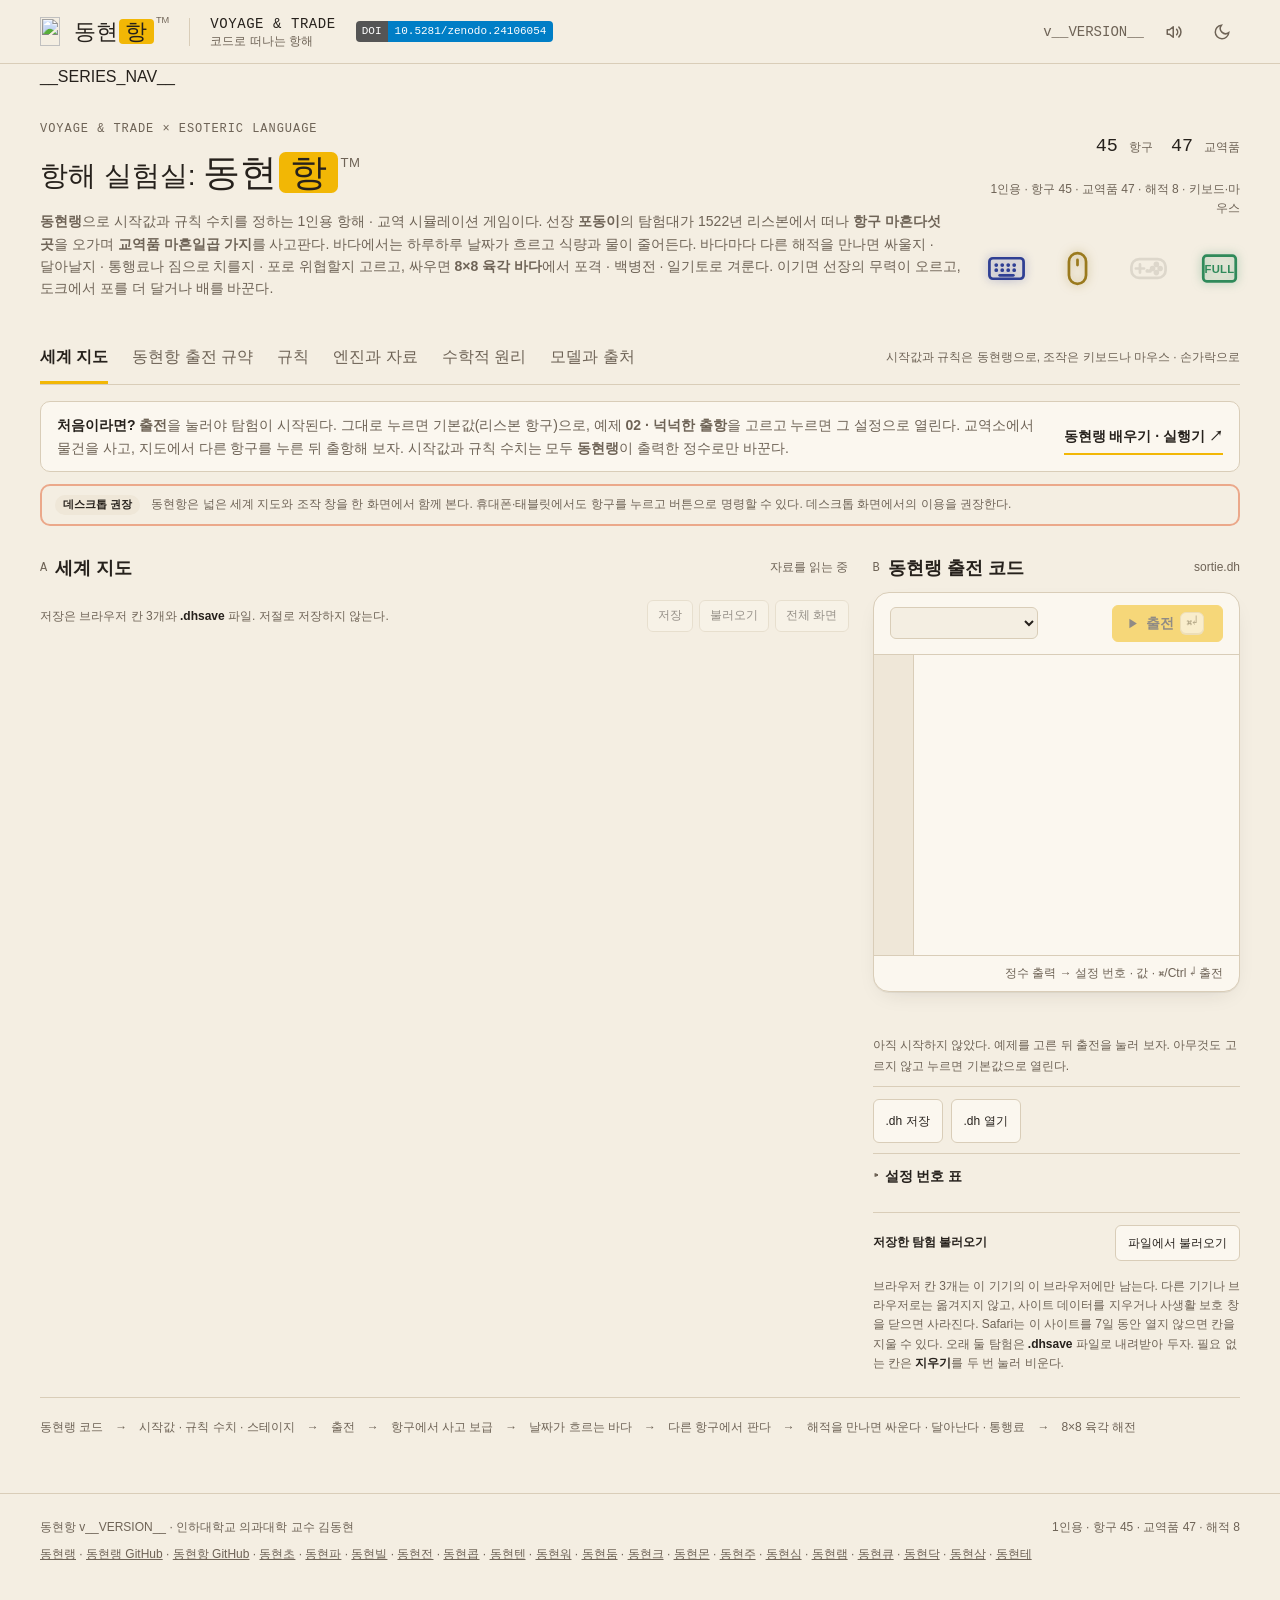
==== commit 42eca9e2: "v1.31: 바닥글 동현테 링크를 시리즈 공통 목록으로 옮김" ====
--- a/src/index.html
+++ b/src/index.html
@@ -172,7 +172,7 @@
 </aside>
   </section>
 </main>
-<footer><span>동현항 v__VERSION__ · 인하대학교 의과대학 교수 김동현</span><span>1인용 · 항구 45 · 교역품 47 · 해적 8</span><span><a href="https://raspberry-kim.github.io/donghyun-lang/" target="_blank" rel="noopener">동현랭</a> · <a href="https://github.com/Raspberry-Kim/donghyun-lang" target="_blank" rel="noopener">동현랭 GitHub</a> · <a href="https://github.com/Raspberry-Kim/donghyun-lab17" target="_blank" rel="noopener">동현항 GitHub</a> · <a href="https://raspberry-kim.github.io/donghyun-lab1/" target="_blank" rel="noopener">동현초</a> · <a href="https://raspberry-kim.github.io/donghyun-lab2/" target="_blank" rel="noopener">동현파</a> · <a href="https://raspberry-kim.github.io/donghyun-lab3/" target="_blank" rel="noopener">동현빌</a> · <a href="https://raspberry-kim.github.io/donghyun-lab4/" target="_blank" rel="noopener">동현전</a> · <a href="https://raspberry-kim.github.io/donghyun-lab5/" target="_blank" rel="noopener">동현콥</a> · <a href="https://raspberry-kim.github.io/donghyun-lab6/" target="_blank" rel="noopener">동현텐</a> · <a href="https://raspberry-kim.github.io/donghyun-lab7/" target="_blank" rel="noopener">동현워</a> · <a href="https://raspberry-kim.github.io/donghyun-lab8/" target="_blank" rel="noopener">동현둠</a> · <a href="https://raspberry-kim.github.io/donghyun-lab9/" target="_blank" rel="noopener">동현크</a> · <a href="https://raspberry-kim.github.io/donghyun-lab10/" target="_blank" rel="noopener">동현몬</a> · <a href="https://raspberry-kim.github.io/donghyun-lab11/" target="_blank" rel="noopener">동현주</a> · <a href="https://raspberry-kim.github.io/donghyun-lab12/" target="_blank" rel="noopener">동현심</a> · <a href="https://raspberry-kim.github.io/donghyun-lab13/" target="_blank" rel="noopener">동현램</a> · <a href="https://raspberry-kim.github.io/donghyun-lab14/" target="_blank" rel="noopener">동현큐</a> · <a href="https://raspberry-kim.github.io/donghyun-lab15/" target="_blank" rel="noopener">동현닥</a> · <a href="https://raspberry-kim.github.io/donghyun-lab16/" target="_blank" rel="noopener">동현삼</a></span><span><a href="https://raspberry-kim.github.io/donghyun-lab18/" target="_blank" rel="noopener">동현테</a></span></footer>
+<footer><span>동현항 v__VERSION__ · 인하대학교 의과대학 교수 김동현</span><span>1인용 · 항구 45 · 교역품 47 · 해적 8</span><span><a href="https://raspberry-kim.github.io/donghyun-lang/" target="_blank" rel="noopener">동현랭</a> · <a href="https://github.com/Raspberry-Kim/donghyun-lang" target="_blank" rel="noopener">동현랭 GitHub</a> · <a href="https://github.com/Raspberry-Kim/donghyun-lab17" target="_blank" rel="noopener">동현항 GitHub</a> · <a href="https://raspberry-kim.github.io/donghyun-lab1/" target="_blank" rel="noopener">동현초</a> · <a href="https://raspberry-kim.github.io/donghyun-lab2/" target="_blank" rel="noopener">동현파</a> · <a href="https://raspberry-kim.github.io/donghyun-lab3/" target="_blank" rel="noopener">동현빌</a> · <a href="https://raspberry-kim.github.io/donghyun-lab4/" target="_blank" rel="noopener">동현전</a> · <a href="https://raspberry-kim.github.io/donghyun-lab5/" target="_blank" rel="noopener">동현콥</a> · <a href="https://raspberry-kim.github.io/donghyun-lab6/" target="_blank" rel="noopener">동현텐</a> · <a href="https://raspberry-kim.github.io/donghyun-lab7/" target="_blank" rel="noopener">동현워</a> · <a href="https://raspberry-kim.github.io/donghyun-lab8/" target="_blank" rel="noopener">동현둠</a> · <a href="https://raspberry-kim.github.io/donghyun-lab9/" target="_blank" rel="noopener">동현크</a> · <a href="https://raspberry-kim.github.io/donghyun-lab10/" target="_blank" rel="noopener">동현몬</a> · <a href="https://raspberry-kim.github.io/donghyun-lab11/" target="_blank" rel="noopener">동현주</a> · <a href="https://raspberry-kim.github.io/donghyun-lab12/" target="_blank" rel="noopener">동현심</a> · <a href="https://raspberry-kim.github.io/donghyun-lab13/" target="_blank" rel="noopener">동현램</a> · <a href="https://raspberry-kim.github.io/donghyun-lab14/" target="_blank" rel="noopener">동현큐</a> · <a href="https://raspberry-kim.github.io/donghyun-lab15/" target="_blank" rel="noopener">동현닥</a> · <a href="https://raspberry-kim.github.io/donghyun-lab16/" target="_blank" rel="noopener">동현삼</a> · <a href="https://raspberry-kim.github.io/donghyun-lab18/" target="_blank" rel="noopener">동현테</a></span></footer>
 <script type="application/json" id="lab-data">__DATA_JSON__</script>
 <script src="./game.js"></script>
 <script>
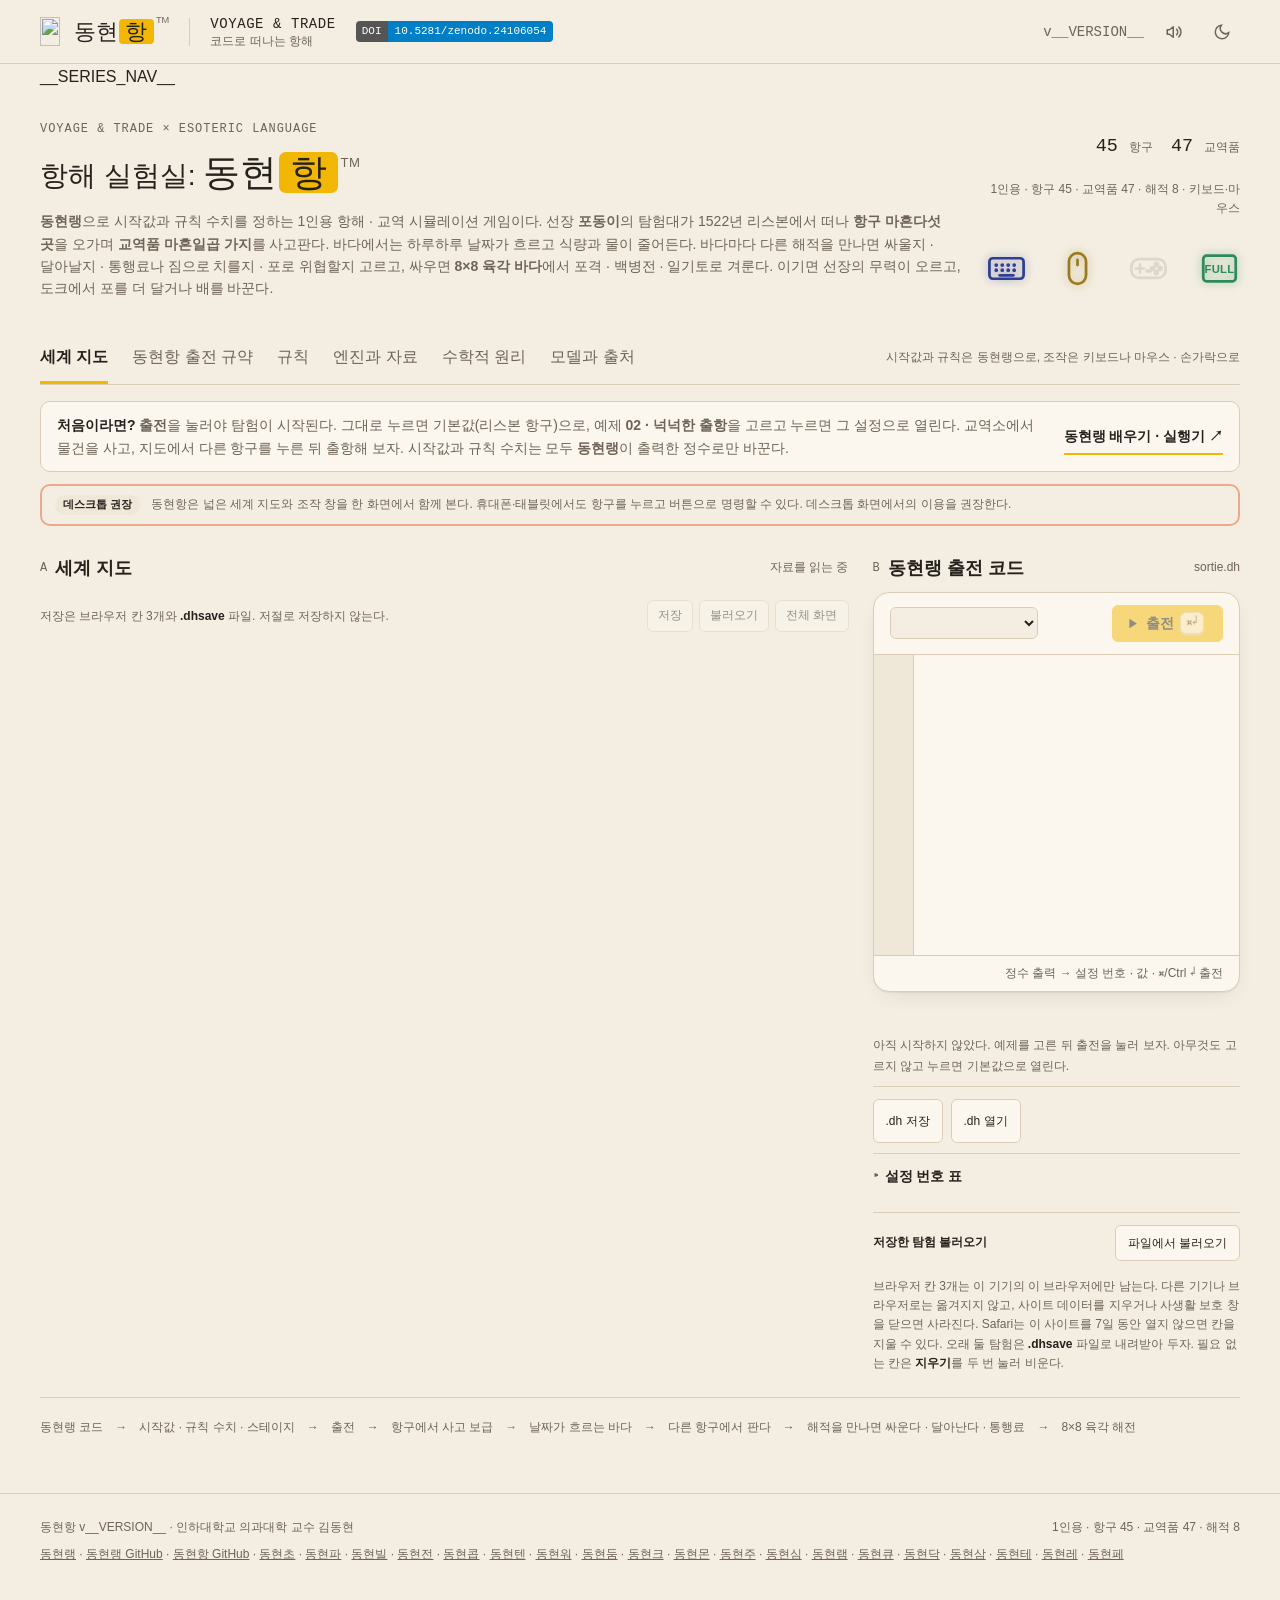
==== commit ac4a3723: "시리즈 띠에 동현레·동현페를 더함(스물한 사이트) 데스크톱은 동현랭 두 줄 높이 + 10열×2줄, 휴대폰은 두 열. 바닥글 링크 끝에 동현레·동현페를 더함. 판 번호·기존 태그·게" ====
--- a/src/index.html
+++ b/src/index.html
@@ -172,7 +172,7 @@
 </aside>
   </section>
 </main>
-<footer><span>동현항 v__VERSION__ · 인하대학교 의과대학 교수 김동현</span><span>1인용 · 항구 45 · 교역품 47 · 해적 8</span><span><a href="https://raspberry-kim.github.io/donghyun-lang/" target="_blank" rel="noopener">동현랭</a> · <a href="https://github.com/Raspberry-Kim/donghyun-lang" target="_blank" rel="noopener">동현랭 GitHub</a> · <a href="https://github.com/Raspberry-Kim/donghyun-lab17" target="_blank" rel="noopener">동현항 GitHub</a> · <a href="https://raspberry-kim.github.io/donghyun-lab1/" target="_blank" rel="noopener">동현초</a> · <a href="https://raspberry-kim.github.io/donghyun-lab2/" target="_blank" rel="noopener">동현파</a> · <a href="https://raspberry-kim.github.io/donghyun-lab3/" target="_blank" rel="noopener">동현빌</a> · <a href="https://raspberry-kim.github.io/donghyun-lab4/" target="_blank" rel="noopener">동현전</a> · <a href="https://raspberry-kim.github.io/donghyun-lab5/" target="_blank" rel="noopener">동현콥</a> · <a href="https://raspberry-kim.github.io/donghyun-lab6/" target="_blank" rel="noopener">동현텐</a> · <a href="https://raspberry-kim.github.io/donghyun-lab7/" target="_blank" rel="noopener">동현워</a> · <a href="https://raspberry-kim.github.io/donghyun-lab8/" target="_blank" rel="noopener">동현둠</a> · <a href="https://raspberry-kim.github.io/donghyun-lab9/" target="_blank" rel="noopener">동현크</a> · <a href="https://raspberry-kim.github.io/donghyun-lab10/" target="_blank" rel="noopener">동현몬</a> · <a href="https://raspberry-kim.github.io/donghyun-lab11/" target="_blank" rel="noopener">동현주</a> · <a href="https://raspberry-kim.github.io/donghyun-lab12/" target="_blank" rel="noopener">동현심</a> · <a href="https://raspberry-kim.github.io/donghyun-lab13/" target="_blank" rel="noopener">동현램</a> · <a href="https://raspberry-kim.github.io/donghyun-lab14/" target="_blank" rel="noopener">동현큐</a> · <a href="https://raspberry-kim.github.io/donghyun-lab15/" target="_blank" rel="noopener">동현닥</a> · <a href="https://raspberry-kim.github.io/donghyun-lab16/" target="_blank" rel="noopener">동현삼</a> · <a href="https://raspberry-kim.github.io/donghyun-lab18/" target="_blank" rel="noopener">동현테</a></span></footer>
+<footer><span>동현항 v__VERSION__ · 인하대학교 의과대학 교수 김동현</span><span>1인용 · 항구 45 · 교역품 47 · 해적 8</span><span><a href="https://raspberry-kim.github.io/donghyun-lang/" target="_blank" rel="noopener">동현랭</a> · <a href="https://github.com/Raspberry-Kim/donghyun-lang" target="_blank" rel="noopener">동현랭 GitHub</a> · <a href="https://github.com/Raspberry-Kim/donghyun-lab17" target="_blank" rel="noopener">동현항 GitHub</a> · <a href="https://raspberry-kim.github.io/donghyun-lab1/" target="_blank" rel="noopener">동현초</a> · <a href="https://raspberry-kim.github.io/donghyun-lab2/" target="_blank" rel="noopener">동현파</a> · <a href="https://raspberry-kim.github.io/donghyun-lab3/" target="_blank" rel="noopener">동현빌</a> · <a href="https://raspberry-kim.github.io/donghyun-lab4/" target="_blank" rel="noopener">동현전</a> · <a href="https://raspberry-kim.github.io/donghyun-lab5/" target="_blank" rel="noopener">동현콥</a> · <a href="https://raspberry-kim.github.io/donghyun-lab6/" target="_blank" rel="noopener">동현텐</a> · <a href="https://raspberry-kim.github.io/donghyun-lab7/" target="_blank" rel="noopener">동현워</a> · <a href="https://raspberry-kim.github.io/donghyun-lab8/" target="_blank" rel="noopener">동현둠</a> · <a href="https://raspberry-kim.github.io/donghyun-lab9/" target="_blank" rel="noopener">동현크</a> · <a href="https://raspberry-kim.github.io/donghyun-lab10/" target="_blank" rel="noopener">동현몬</a> · <a href="https://raspberry-kim.github.io/donghyun-lab11/" target="_blank" rel="noopener">동현주</a> · <a href="https://raspberry-kim.github.io/donghyun-lab12/" target="_blank" rel="noopener">동현심</a> · <a href="https://raspberry-kim.github.io/donghyun-lab13/" target="_blank" rel="noopener">동현램</a> · <a href="https://raspberry-kim.github.io/donghyun-lab14/" target="_blank" rel="noopener">동현큐</a> · <a href="https://raspberry-kim.github.io/donghyun-lab15/" target="_blank" rel="noopener">동현닥</a> · <a href="https://raspberry-kim.github.io/donghyun-lab16/" target="_blank" rel="noopener">동현삼</a> · <a href="https://raspberry-kim.github.io/donghyun-lab18/" target="_blank" rel="noopener">동현테</a> · <a href="https://raspberry-kim.github.io/donghyun-lab19/" target="_blank" rel="noopener">동현레</a> · <a href="https://raspberry-kim.github.io/donghyun-lab20/" target="_blank" rel="noopener">동현페</a></span></footer>
 <script type="application/json" id="lab-data">__DATA_JSON__</script>
 <script src="./game.js"></script>
 <script>
--- a/src/style.css
+++ b/src/style.css
@@ -292,6 +292,18 @@
  .series-strip .series-links:has(.series-item:nth-child(19):last-child) .series-item[data-series="lang"]{grid-column:span 2;grid-row:auto}
 }
 
+/* SERIES-21: 데스크톱은 동현랭 두 줄 높이 + 20실험실 10열×2줄. 모바일은 기존 홀수 규칙. */
+@media(min-width:781px){
+ .series-strip .series-links:has(.series-item:nth-child(21):last-child){grid-template-columns:repeat(11,minmax(0,1fr));grid-template-rows:repeat(2,1fr);grid-auto-flow:row;min-width:0}
+ .series-strip .series-links:has(.series-item:nth-child(21):last-child) .series-item[data-series="lang"]{grid-column:auto;grid-row:span 2;align-items:center;text-align:center}
+ .series-strip .series-links:has(.series-item:nth-child(21):last-child) .series-item[data-series="lang"] .series-name{font-size:19px}
+ .series-strip .series-links:has(.series-item:nth-child(21):last-child) .series-note{white-space:normal}
+}
+@media(max-width:780px){
+ .series-strip .series-links:has(.series-item:nth-child(21):last-child){grid-template-columns:repeat(2,minmax(0,1fr));grid-template-rows:none}
+ .series-strip .series-links:has(.series-item:nth-child(21):last-child) .series-item[data-series="lang"]{grid-column:span 2;grid-row:auto}
+}
+
 /* 수학적 원리 */
 .math-grid{display:grid;grid-template-columns:repeat(2,minmax(0,1fr));gap:4px 40px;margin-top:8px}
 .math-grid article{min-width:0;border-top:1px solid var(--line);padding:2px 0 14px}
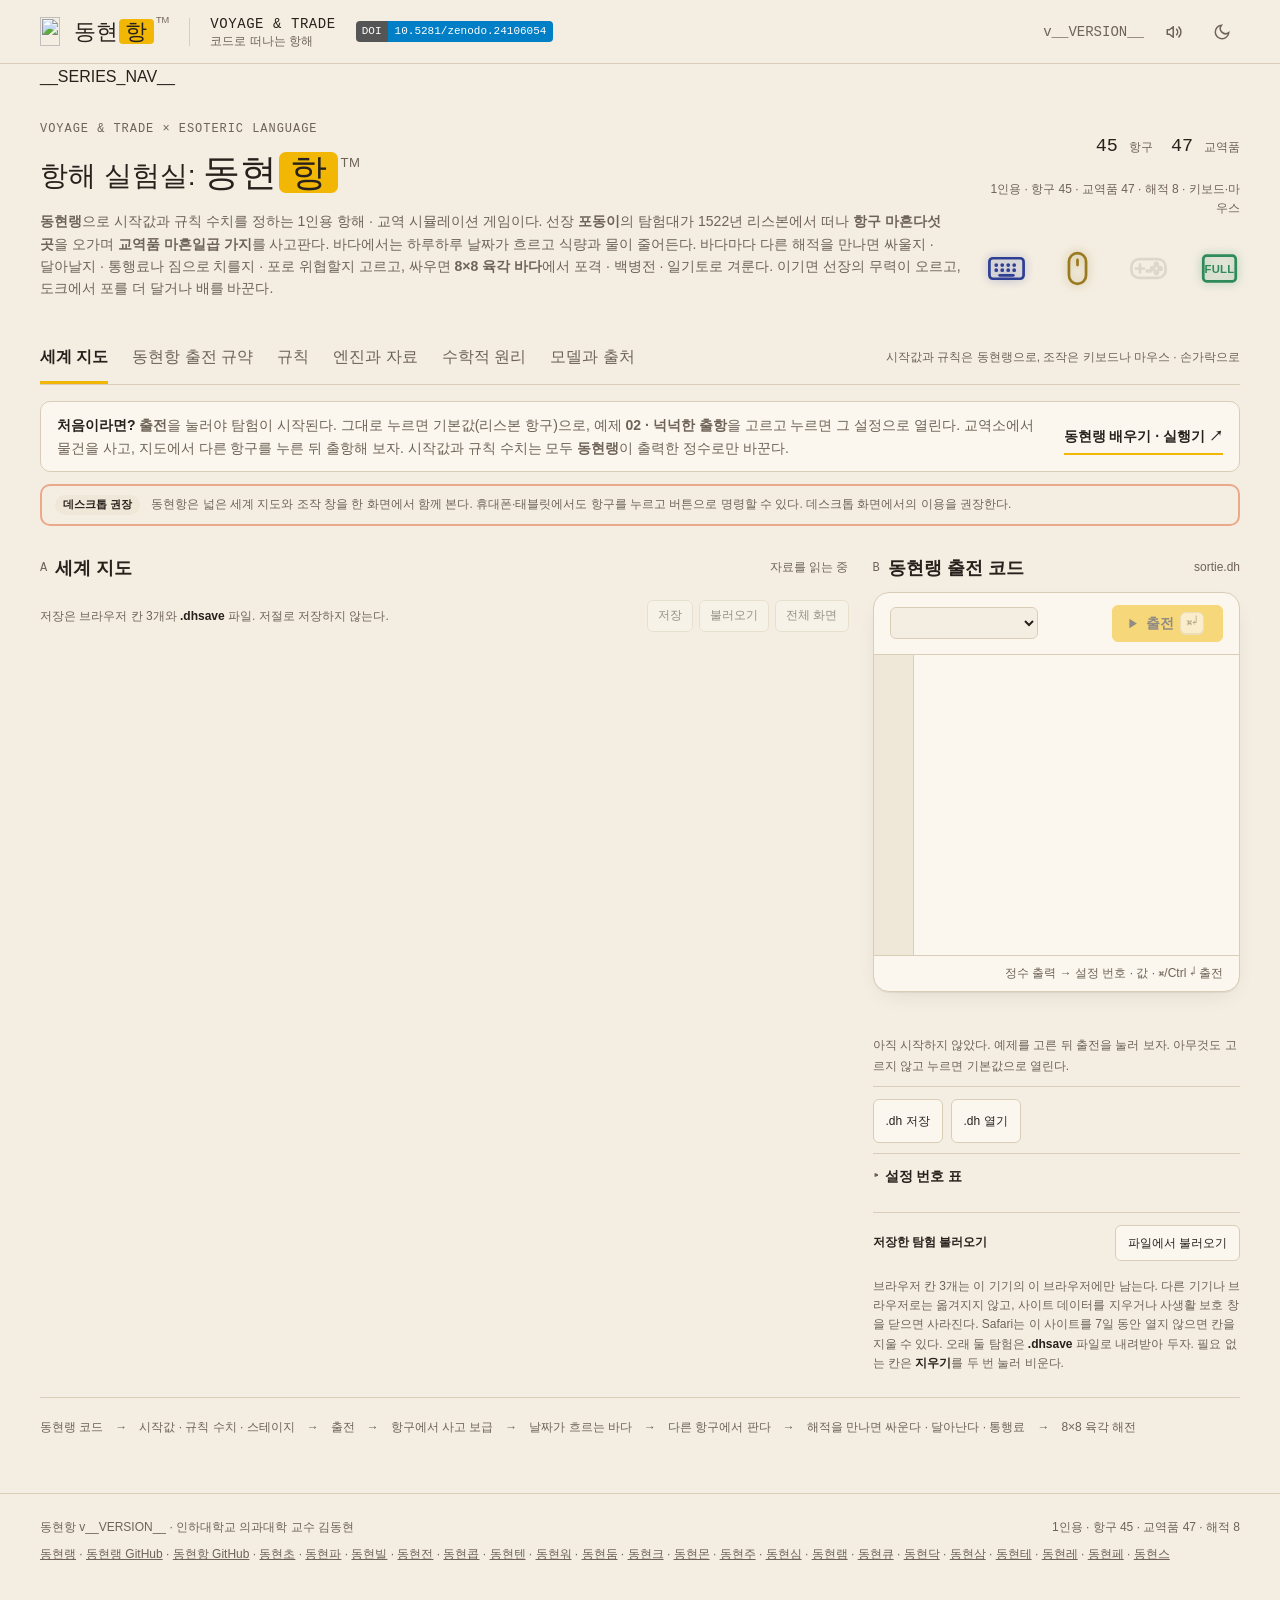
==== commit 731f4a8f: "시리즈 띠에 동현스를 더함(스물두 사이트) 22칸은 짝수라 모두 같은 크기. 데스크톱 11열×2줄, 휴대폰 두 열. 바닥글 링크 끝에 동현스를 더함. 판 번호·기존 태그·게임 규칙" ====
--- a/src/index.html
+++ b/src/index.html
@@ -172,7 +172,7 @@
 </aside>
   </section>
 </main>
-<footer><span>동현항 v__VERSION__ · 인하대학교 의과대학 교수 김동현</span><span>1인용 · 항구 45 · 교역품 47 · 해적 8</span><span><a href="https://raspberry-kim.github.io/donghyun-lang/" target="_blank" rel="noopener">동현랭</a> · <a href="https://github.com/Raspberry-Kim/donghyun-lang" target="_blank" rel="noopener">동현랭 GitHub</a> · <a href="https://github.com/Raspberry-Kim/donghyun-lab17" target="_blank" rel="noopener">동현항 GitHub</a> · <a href="https://raspberry-kim.github.io/donghyun-lab1/" target="_blank" rel="noopener">동현초</a> · <a href="https://raspberry-kim.github.io/donghyun-lab2/" target="_blank" rel="noopener">동현파</a> · <a href="https://raspberry-kim.github.io/donghyun-lab3/" target="_blank" rel="noopener">동현빌</a> · <a href="https://raspberry-kim.github.io/donghyun-lab4/" target="_blank" rel="noopener">동현전</a> · <a href="https://raspberry-kim.github.io/donghyun-lab5/" target="_blank" rel="noopener">동현콥</a> · <a href="https://raspberry-kim.github.io/donghyun-lab6/" target="_blank" rel="noopener">동현텐</a> · <a href="https://raspberry-kim.github.io/donghyun-lab7/" target="_blank" rel="noopener">동현워</a> · <a href="https://raspberry-kim.github.io/donghyun-lab8/" target="_blank" rel="noopener">동현둠</a> · <a href="https://raspberry-kim.github.io/donghyun-lab9/" target="_blank" rel="noopener">동현크</a> · <a href="https://raspberry-kim.github.io/donghyun-lab10/" target="_blank" rel="noopener">동현몬</a> · <a href="https://raspberry-kim.github.io/donghyun-lab11/" target="_blank" rel="noopener">동현주</a> · <a href="https://raspberry-kim.github.io/donghyun-lab12/" target="_blank" rel="noopener">동현심</a> · <a href="https://raspberry-kim.github.io/donghyun-lab13/" target="_blank" rel="noopener">동현램</a> · <a href="https://raspberry-kim.github.io/donghyun-lab14/" target="_blank" rel="noopener">동현큐</a> · <a href="https://raspberry-kim.github.io/donghyun-lab15/" target="_blank" rel="noopener">동현닥</a> · <a href="https://raspberry-kim.github.io/donghyun-lab16/" target="_blank" rel="noopener">동현삼</a> · <a href="https://raspberry-kim.github.io/donghyun-lab18/" target="_blank" rel="noopener">동현테</a> · <a href="https://raspberry-kim.github.io/donghyun-lab19/" target="_blank" rel="noopener">동현레</a> · <a href="https://raspberry-kim.github.io/donghyun-lab20/" target="_blank" rel="noopener">동현페</a></span></footer>
+<footer><span>동현항 v__VERSION__ · 인하대학교 의과대학 교수 김동현</span><span>1인용 · 항구 45 · 교역품 47 · 해적 8</span><span><a href="https://raspberry-kim.github.io/donghyun-lang/" target="_blank" rel="noopener">동현랭</a> · <a href="https://github.com/Raspberry-Kim/donghyun-lang" target="_blank" rel="noopener">동현랭 GitHub</a> · <a href="https://github.com/Raspberry-Kim/donghyun-lab17" target="_blank" rel="noopener">동현항 GitHub</a> · <a href="https://raspberry-kim.github.io/donghyun-lab1/" target="_blank" rel="noopener">동현초</a> · <a href="https://raspberry-kim.github.io/donghyun-lab2/" target="_blank" rel="noopener">동현파</a> · <a href="https://raspberry-kim.github.io/donghyun-lab3/" target="_blank" rel="noopener">동현빌</a> · <a href="https://raspberry-kim.github.io/donghyun-lab4/" target="_blank" rel="noopener">동현전</a> · <a href="https://raspberry-kim.github.io/donghyun-lab5/" target="_blank" rel="noopener">동현콥</a> · <a href="https://raspberry-kim.github.io/donghyun-lab6/" target="_blank" rel="noopener">동현텐</a> · <a href="https://raspberry-kim.github.io/donghyun-lab7/" target="_blank" rel="noopener">동현워</a> · <a href="https://raspberry-kim.github.io/donghyun-lab8/" target="_blank" rel="noopener">동현둠</a> · <a href="https://raspberry-kim.github.io/donghyun-lab9/" target="_blank" rel="noopener">동현크</a> · <a href="https://raspberry-kim.github.io/donghyun-lab10/" target="_blank" rel="noopener">동현몬</a> · <a href="https://raspberry-kim.github.io/donghyun-lab11/" target="_blank" rel="noopener">동현주</a> · <a href="https://raspberry-kim.github.io/donghyun-lab12/" target="_blank" rel="noopener">동현심</a> · <a href="https://raspberry-kim.github.io/donghyun-lab13/" target="_blank" rel="noopener">동현램</a> · <a href="https://raspberry-kim.github.io/donghyun-lab14/" target="_blank" rel="noopener">동현큐</a> · <a href="https://raspberry-kim.github.io/donghyun-lab15/" target="_blank" rel="noopener">동현닥</a> · <a href="https://raspberry-kim.github.io/donghyun-lab16/" target="_blank" rel="noopener">동현삼</a> · <a href="https://raspberry-kim.github.io/donghyun-lab18/" target="_blank" rel="noopener">동현테</a> · <a href="https://raspberry-kim.github.io/donghyun-lab19/" target="_blank" rel="noopener">동현레</a> · <a href="https://raspberry-kim.github.io/donghyun-lab20/" target="_blank" rel="noopener">동현페</a> · <a href="https://raspberry-kim.github.io/donghyun-lab21/" target="_blank" rel="noopener">동현스</a></span></footer>
 <script type="application/json" id="lab-data">__DATA_JSON__</script>
 <script src="./game.js"></script>
 <script>
--- a/src/style.css
+++ b/src/style.css
@@ -304,6 +304,15 @@
  .series-strip .series-links:has(.series-item:nth-child(21):last-child) .series-item[data-series="lang"]{grid-column:span 2;grid-row:auto}
 }
 
+/* SERIES-22: 22칸(동현랭 + 21실험실)은 짝수라 모두 같은 크기. 데스크톱 11열×2줄, 휴대폰 두 열. */
+@media(min-width:781px){
+ .series-strip .series-links:has(.series-item:nth-child(22):last-child){grid-template-columns:repeat(11,minmax(0,1fr));grid-template-rows:repeat(2,1fr);grid-auto-flow:row;min-width:0}
+ .series-strip .series-links:has(.series-item:nth-child(22):last-child) .series-note{white-space:normal}
+}
+@media(max-width:780px){
+ .series-strip .series-links:has(.series-item:nth-child(22):last-child){grid-template-columns:repeat(2,minmax(0,1fr));grid-template-rows:none}
+}
+
 /* 수학적 원리 */
 .math-grid{display:grid;grid-template-columns:repeat(2,minmax(0,1fr));gap:4px 40px;margin-top:8px}
 .math-grid article{min-width:0;border-top:1px solid var(--line);padding:2px 0 14px}
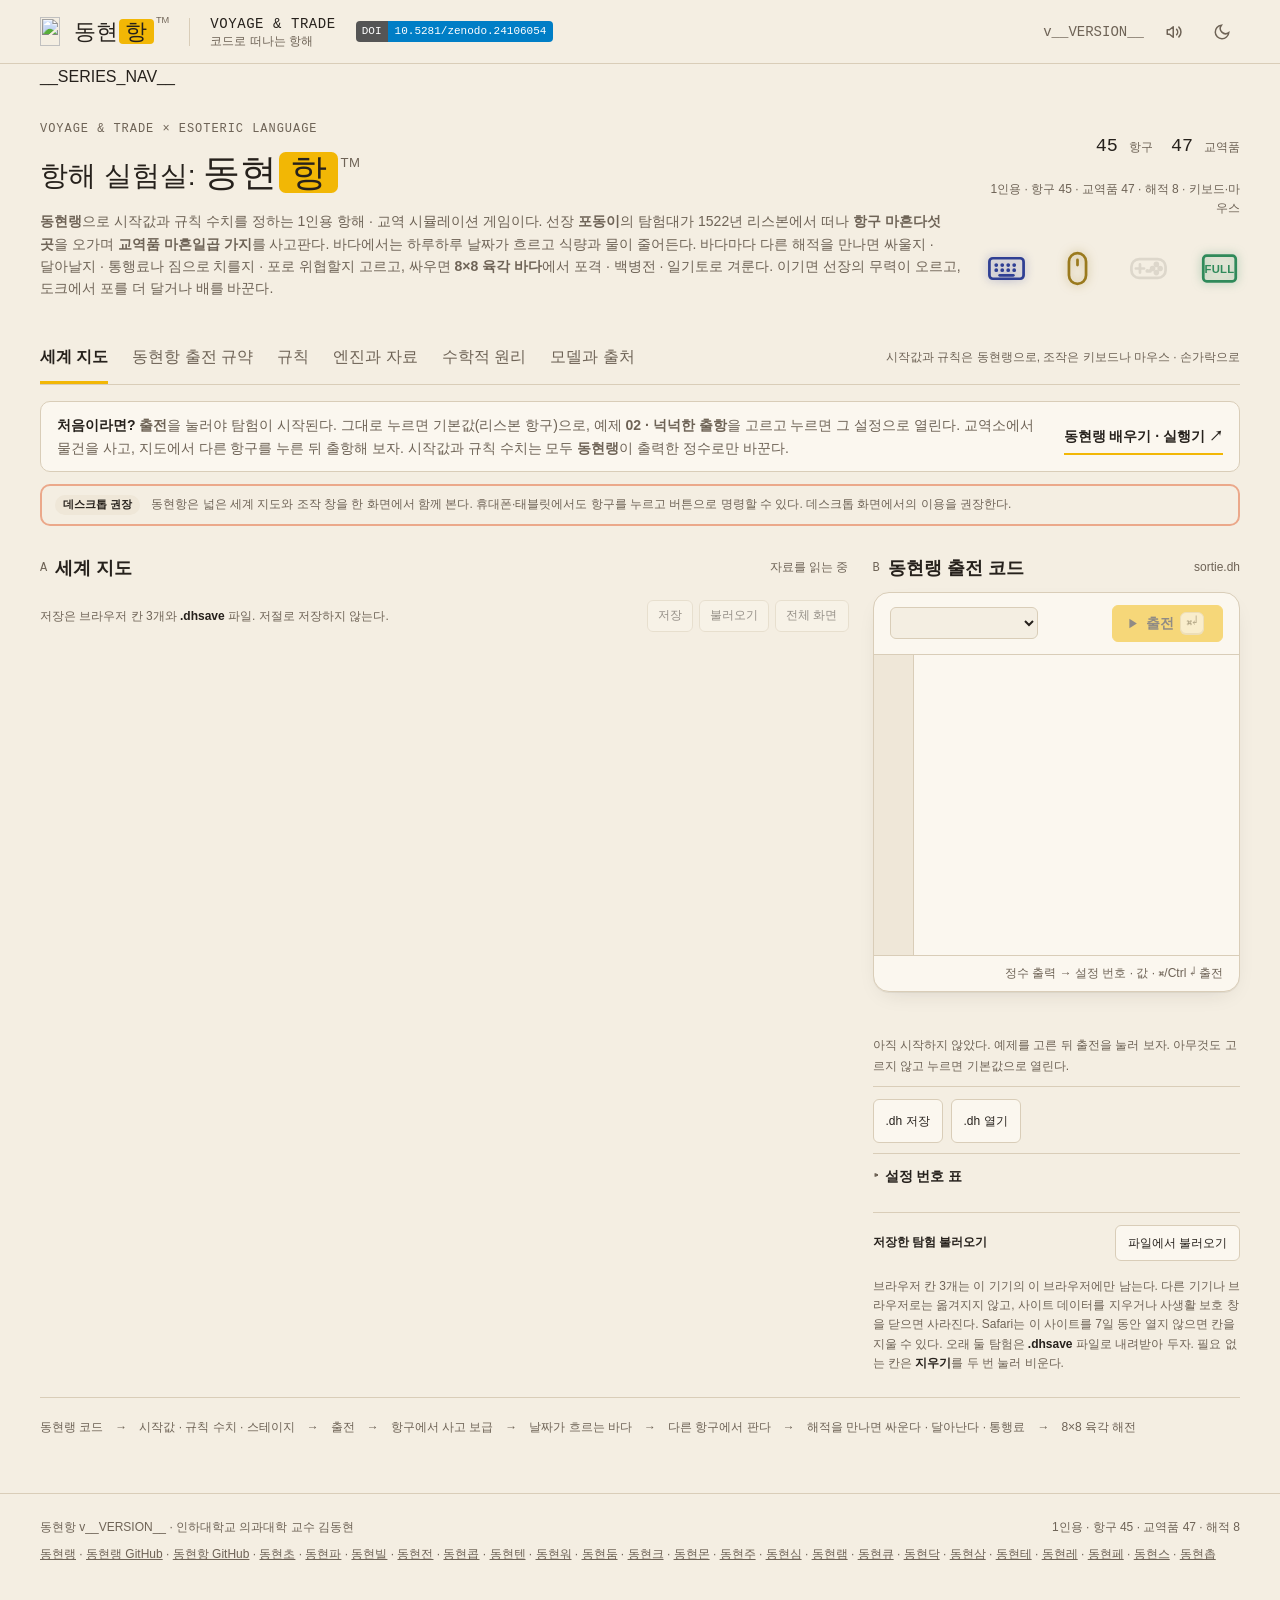
==== commit bb1f37e3: "시리즈 띠에 동현촙을 더함(스물세 사이트) 23칸은 홀수라 데스크톱은 동현랭이 두 줄 높이, 실험실은 11열×2줄. 휴대폰은 두 열이고 동현랭이 두 칸. 바닥글 링크 끝에 동현촙을" ====
--- a/src/index.html
+++ b/src/index.html
@@ -172,7 +172,7 @@
 </aside>
   </section>
 </main>
-<footer><span>동현항 v__VERSION__ · 인하대학교 의과대학 교수 김동현</span><span>1인용 · 항구 45 · 교역품 47 · 해적 8</span><span><a href="https://raspberry-kim.github.io/donghyun-lang/" target="_blank" rel="noopener">동현랭</a> · <a href="https://github.com/Raspberry-Kim/donghyun-lang" target="_blank" rel="noopener">동현랭 GitHub</a> · <a href="https://github.com/Raspberry-Kim/donghyun-lab17" target="_blank" rel="noopener">동현항 GitHub</a> · <a href="https://raspberry-kim.github.io/donghyun-lab1/" target="_blank" rel="noopener">동현초</a> · <a href="https://raspberry-kim.github.io/donghyun-lab2/" target="_blank" rel="noopener">동현파</a> · <a href="https://raspberry-kim.github.io/donghyun-lab3/" target="_blank" rel="noopener">동현빌</a> · <a href="https://raspberry-kim.github.io/donghyun-lab4/" target="_blank" rel="noopener">동현전</a> · <a href="https://raspberry-kim.github.io/donghyun-lab5/" target="_blank" rel="noopener">동현콥</a> · <a href="https://raspberry-kim.github.io/donghyun-lab6/" target="_blank" rel="noopener">동현텐</a> · <a href="https://raspberry-kim.github.io/donghyun-lab7/" target="_blank" rel="noopener">동현워</a> · <a href="https://raspberry-kim.github.io/donghyun-lab8/" target="_blank" rel="noopener">동현둠</a> · <a href="https://raspberry-kim.github.io/donghyun-lab9/" target="_blank" rel="noopener">동현크</a> · <a href="https://raspberry-kim.github.io/donghyun-lab10/" target="_blank" rel="noopener">동현몬</a> · <a href="https://raspberry-kim.github.io/donghyun-lab11/" target="_blank" rel="noopener">동현주</a> · <a href="https://raspberry-kim.github.io/donghyun-lab12/" target="_blank" rel="noopener">동현심</a> · <a href="https://raspberry-kim.github.io/donghyun-lab13/" target="_blank" rel="noopener">동현램</a> · <a href="https://raspberry-kim.github.io/donghyun-lab14/" target="_blank" rel="noopener">동현큐</a> · <a href="https://raspberry-kim.github.io/donghyun-lab15/" target="_blank" rel="noopener">동현닥</a> · <a href="https://raspberry-kim.github.io/donghyun-lab16/" target="_blank" rel="noopener">동현삼</a> · <a href="https://raspberry-kim.github.io/donghyun-lab18/" target="_blank" rel="noopener">동현테</a> · <a href="https://raspberry-kim.github.io/donghyun-lab19/" target="_blank" rel="noopener">동현레</a> · <a href="https://raspberry-kim.github.io/donghyun-lab20/" target="_blank" rel="noopener">동현페</a> · <a href="https://raspberry-kim.github.io/donghyun-lab21/" target="_blank" rel="noopener">동현스</a></span></footer>
+<footer><span>동현항 v__VERSION__ · 인하대학교 의과대학 교수 김동현</span><span>1인용 · 항구 45 · 교역품 47 · 해적 8</span><span><a href="https://raspberry-kim.github.io/donghyun-lang/" target="_blank" rel="noopener">동현랭</a> · <a href="https://github.com/Raspberry-Kim/donghyun-lang" target="_blank" rel="noopener">동현랭 GitHub</a> · <a href="https://github.com/Raspberry-Kim/donghyun-lab17" target="_blank" rel="noopener">동현항 GitHub</a> · <a href="https://raspberry-kim.github.io/donghyun-lab1/" target="_blank" rel="noopener">동현초</a> · <a href="https://raspberry-kim.github.io/donghyun-lab2/" target="_blank" rel="noopener">동현파</a> · <a href="https://raspberry-kim.github.io/donghyun-lab3/" target="_blank" rel="noopener">동현빌</a> · <a href="https://raspberry-kim.github.io/donghyun-lab4/" target="_blank" rel="noopener">동현전</a> · <a href="https://raspberry-kim.github.io/donghyun-lab5/" target="_blank" rel="noopener">동현콥</a> · <a href="https://raspberry-kim.github.io/donghyun-lab6/" target="_blank" rel="noopener">동현텐</a> · <a href="https://raspberry-kim.github.io/donghyun-lab7/" target="_blank" rel="noopener">동현워</a> · <a href="https://raspberry-kim.github.io/donghyun-lab8/" target="_blank" rel="noopener">동현둠</a> · <a href="https://raspberry-kim.github.io/donghyun-lab9/" target="_blank" rel="noopener">동현크</a> · <a href="https://raspberry-kim.github.io/donghyun-lab10/" target="_blank" rel="noopener">동현몬</a> · <a href="https://raspberry-kim.github.io/donghyun-lab11/" target="_blank" rel="noopener">동현주</a> · <a href="https://raspberry-kim.github.io/donghyun-lab12/" target="_blank" rel="noopener">동현심</a> · <a href="https://raspberry-kim.github.io/donghyun-lab13/" target="_blank" rel="noopener">동현램</a> · <a href="https://raspberry-kim.github.io/donghyun-lab14/" target="_blank" rel="noopener">동현큐</a> · <a href="https://raspberry-kim.github.io/donghyun-lab15/" target="_blank" rel="noopener">동현닥</a> · <a href="https://raspberry-kim.github.io/donghyun-lab16/" target="_blank" rel="noopener">동현삼</a> · <a href="https://raspberry-kim.github.io/donghyun-lab18/" target="_blank" rel="noopener">동현테</a> · <a href="https://raspberry-kim.github.io/donghyun-lab19/" target="_blank" rel="noopener">동현레</a> · <a href="https://raspberry-kim.github.io/donghyun-lab20/" target="_blank" rel="noopener">동현페</a> · <a href="https://raspberry-kim.github.io/donghyun-lab21/" target="_blank" rel="noopener">동현스</a> · <a href="https://raspberry-kim.github.io/donghyun-lab22/" target="_blank" rel="noopener">동현촙</a></span></footer>
 <script type="application/json" id="lab-data">__DATA_JSON__</script>
 <script src="./game.js"></script>
 <script>
--- a/src/style.css
+++ b/src/style.css
@@ -313,6 +313,21 @@
  .series-strip .series-links:has(.series-item:nth-child(22):last-child){grid-template-columns:repeat(2,minmax(0,1fr));grid-template-rows:none}
 }
 
+/* SERIES-23: 데스크톱은 동현랭 두 줄 높이 + 22실험실 11열×2줄. 모바일은 기존 홀수 규칙. */
+@media(min-width:781px){
+ .series-strip .series-links:has(.series-item:nth-child(23):last-child){grid-template-columns:repeat(12,minmax(0,1fr));grid-template-rows:repeat(2,1fr);grid-auto-flow:row;min-width:0}
+ .series-strip .series-links:has(.series-item:nth-child(23):last-child) .series-item[data-series="lang"]{grid-column:auto;grid-row:span 2;align-items:center;text-align:center}
+ .series-strip .series-links:has(.series-item:nth-child(23):last-child) .series-item[data-series="lang"] .series-name{font-size:19px}
+ .series-strip .series-links:has(.series-item:nth-child(23):last-child) .series-note{white-space:normal}
+}
+@media(min-width:781px) and (max-width:980px){
+ .series-strip .series-links:has(.series-item:nth-child(23):last-child) .series-item[data-series="lang"] .series-name{font-size:16px}
+}
+@media(max-width:780px){
+ .series-strip .series-links:has(.series-item:nth-child(23):last-child){grid-template-columns:repeat(2,minmax(0,1fr));grid-template-rows:none}
+ .series-strip .series-links:has(.series-item:nth-child(23):last-child) .series-item[data-series="lang"]{grid-column:span 2;grid-row:auto}
+}
+
 /* 수학적 원리 */
 .math-grid{display:grid;grid-template-columns:repeat(2,minmax(0,1fr));gap:4px 40px;margin-top:8px}
 .math-grid article{min-width:0;border-top:1px solid var(--line);padding:2px 0 14px}
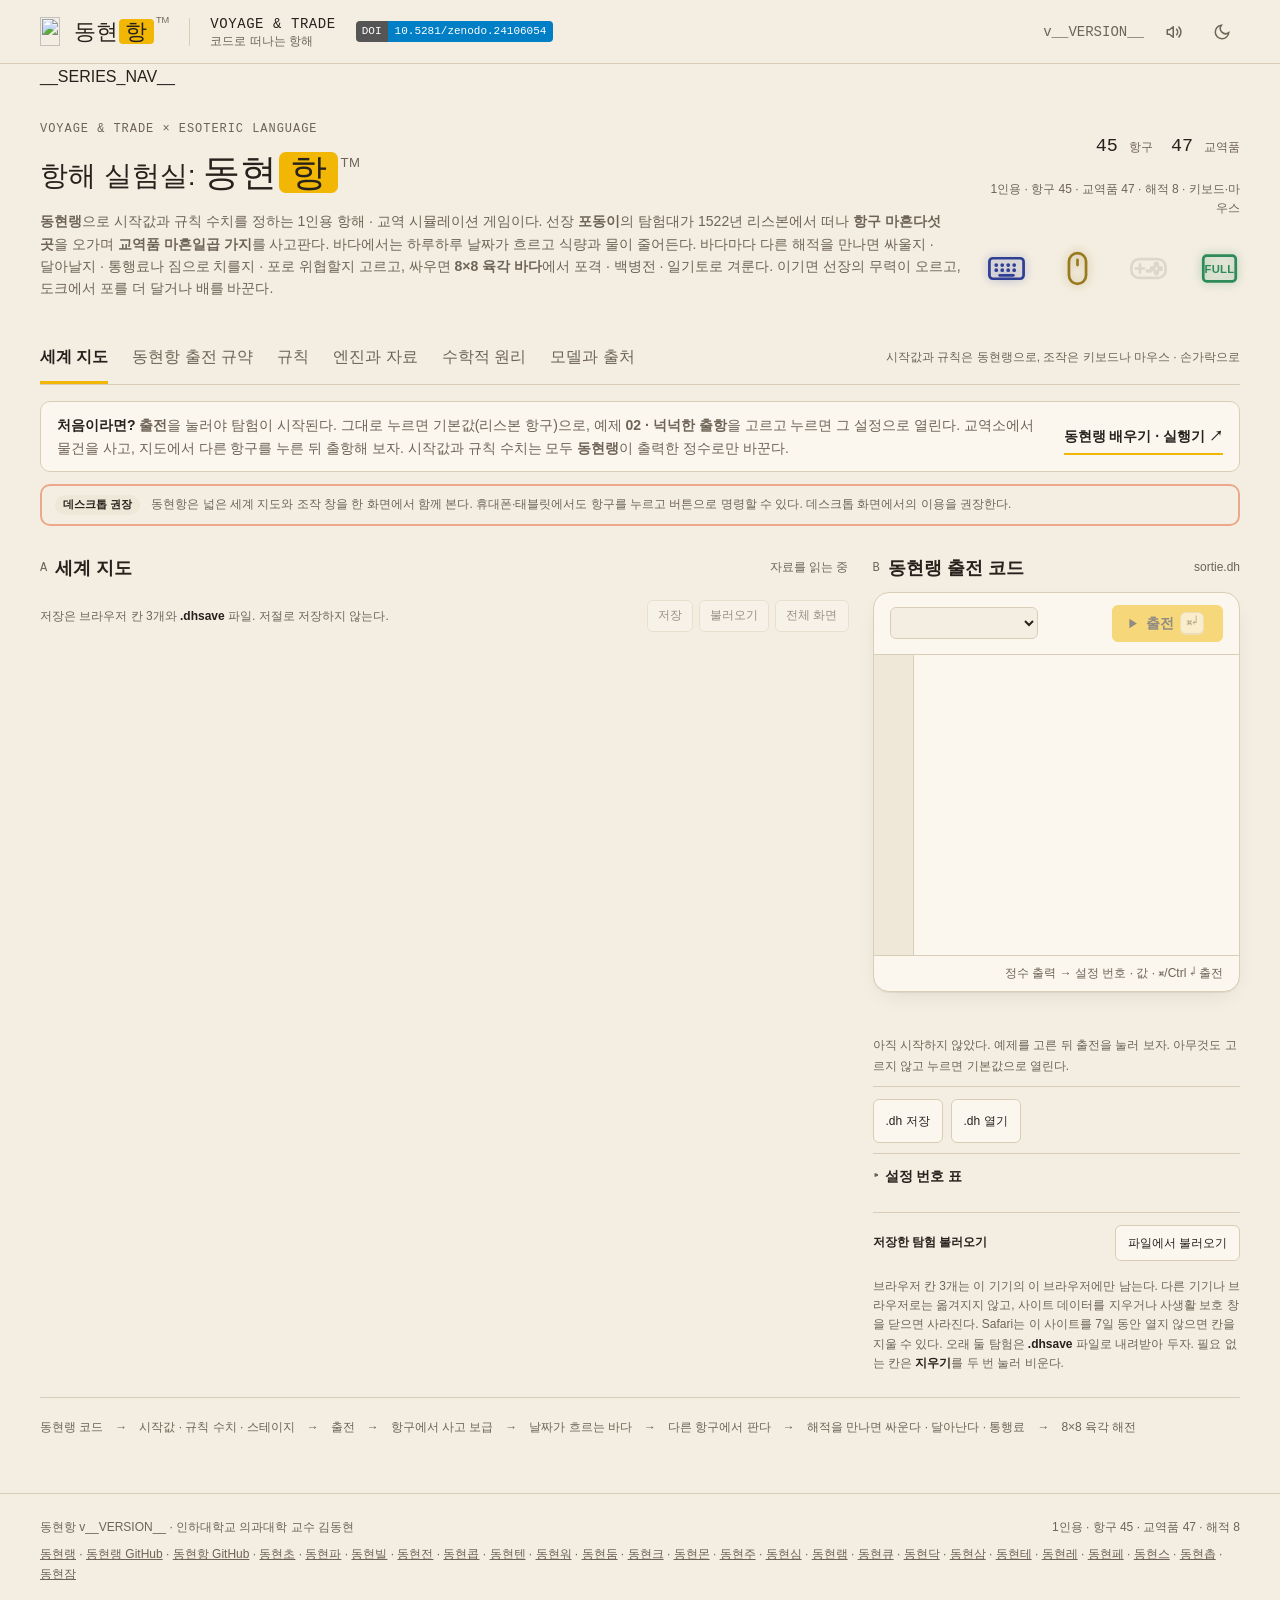
==== commit 3f39feeb: "시리즈 띠에 동현잠을 더함(스물네 사이트) 24칸은 짝수라 모두 같은 크기. 데스크톱 12열×2줄, 휴대폰 두 열. 바닥글 링크 끝에 동현잠을 더함. 판 번호·기존 태그·게임 규칙" ====
--- a/src/index.html
+++ b/src/index.html
@@ -172,7 +172,7 @@
 </aside>
   </section>
 </main>
-<footer><span>동현항 v__VERSION__ · 인하대학교 의과대학 교수 김동현</span><span>1인용 · 항구 45 · 교역품 47 · 해적 8</span><span><a href="https://raspberry-kim.github.io/donghyun-lang/" target="_blank" rel="noopener">동현랭</a> · <a href="https://github.com/Raspberry-Kim/donghyun-lang" target="_blank" rel="noopener">동현랭 GitHub</a> · <a href="https://github.com/Raspberry-Kim/donghyun-lab17" target="_blank" rel="noopener">동현항 GitHub</a> · <a href="https://raspberry-kim.github.io/donghyun-lab1/" target="_blank" rel="noopener">동현초</a> · <a href="https://raspberry-kim.github.io/donghyun-lab2/" target="_blank" rel="noopener">동현파</a> · <a href="https://raspberry-kim.github.io/donghyun-lab3/" target="_blank" rel="noopener">동현빌</a> · <a href="https://raspberry-kim.github.io/donghyun-lab4/" target="_blank" rel="noopener">동현전</a> · <a href="https://raspberry-kim.github.io/donghyun-lab5/" target="_blank" rel="noopener">동현콥</a> · <a href="https://raspberry-kim.github.io/donghyun-lab6/" target="_blank" rel="noopener">동현텐</a> · <a href="https://raspberry-kim.github.io/donghyun-lab7/" target="_blank" rel="noopener">동현워</a> · <a href="https://raspberry-kim.github.io/donghyun-lab8/" target="_blank" rel="noopener">동현둠</a> · <a href="https://raspberry-kim.github.io/donghyun-lab9/" target="_blank" rel="noopener">동현크</a> · <a href="https://raspberry-kim.github.io/donghyun-lab10/" target="_blank" rel="noopener">동현몬</a> · <a href="https://raspberry-kim.github.io/donghyun-lab11/" target="_blank" rel="noopener">동현주</a> · <a href="https://raspberry-kim.github.io/donghyun-lab12/" target="_blank" rel="noopener">동현심</a> · <a href="https://raspberry-kim.github.io/donghyun-lab13/" target="_blank" rel="noopener">동현램</a> · <a href="https://raspberry-kim.github.io/donghyun-lab14/" target="_blank" rel="noopener">동현큐</a> · <a href="https://raspberry-kim.github.io/donghyun-lab15/" target="_blank" rel="noopener">동현닥</a> · <a href="https://raspberry-kim.github.io/donghyun-lab16/" target="_blank" rel="noopener">동현삼</a> · <a href="https://raspberry-kim.github.io/donghyun-lab18/" target="_blank" rel="noopener">동현테</a> · <a href="https://raspberry-kim.github.io/donghyun-lab19/" target="_blank" rel="noopener">동현레</a> · <a href="https://raspberry-kim.github.io/donghyun-lab20/" target="_blank" rel="noopener">동현페</a> · <a href="https://raspberry-kim.github.io/donghyun-lab21/" target="_blank" rel="noopener">동현스</a> · <a href="https://raspberry-kim.github.io/donghyun-lab22/" target="_blank" rel="noopener">동현촙</a></span></footer>
+<footer><span>동현항 v__VERSION__ · 인하대학교 의과대학 교수 김동현</span><span>1인용 · 항구 45 · 교역품 47 · 해적 8</span><span><a href="https://raspberry-kim.github.io/donghyun-lang/" target="_blank" rel="noopener">동현랭</a> · <a href="https://github.com/Raspberry-Kim/donghyun-lang" target="_blank" rel="noopener">동현랭 GitHub</a> · <a href="https://github.com/Raspberry-Kim/donghyun-lab17" target="_blank" rel="noopener">동현항 GitHub</a> · <a href="https://raspberry-kim.github.io/donghyun-lab1/" target="_blank" rel="noopener">동현초</a> · <a href="https://raspberry-kim.github.io/donghyun-lab2/" target="_blank" rel="noopener">동현파</a> · <a href="https://raspberry-kim.github.io/donghyun-lab3/" target="_blank" rel="noopener">동현빌</a> · <a href="https://raspberry-kim.github.io/donghyun-lab4/" target="_blank" rel="noopener">동현전</a> · <a href="https://raspberry-kim.github.io/donghyun-lab5/" target="_blank" rel="noopener">동현콥</a> · <a href="https://raspberry-kim.github.io/donghyun-lab6/" target="_blank" rel="noopener">동현텐</a> · <a href="https://raspberry-kim.github.io/donghyun-lab7/" target="_blank" rel="noopener">동현워</a> · <a href="https://raspberry-kim.github.io/donghyun-lab8/" target="_blank" rel="noopener">동현둠</a> · <a href="https://raspberry-kim.github.io/donghyun-lab9/" target="_blank" rel="noopener">동현크</a> · <a href="https://raspberry-kim.github.io/donghyun-lab10/" target="_blank" rel="noopener">동현몬</a> · <a href="https://raspberry-kim.github.io/donghyun-lab11/" target="_blank" rel="noopener">동현주</a> · <a href="https://raspberry-kim.github.io/donghyun-lab12/" target="_blank" rel="noopener">동현심</a> · <a href="https://raspberry-kim.github.io/donghyun-lab13/" target="_blank" rel="noopener">동현램</a> · <a href="https://raspberry-kim.github.io/donghyun-lab14/" target="_blank" rel="noopener">동현큐</a> · <a href="https://raspberry-kim.github.io/donghyun-lab15/" target="_blank" rel="noopener">동현닥</a> · <a href="https://raspberry-kim.github.io/donghyun-lab16/" target="_blank" rel="noopener">동현삼</a> · <a href="https://raspberry-kim.github.io/donghyun-lab18/" target="_blank" rel="noopener">동현테</a> · <a href="https://raspberry-kim.github.io/donghyun-lab19/" target="_blank" rel="noopener">동현레</a> · <a href="https://raspberry-kim.github.io/donghyun-lab20/" target="_blank" rel="noopener">동현페</a> · <a href="https://raspberry-kim.github.io/donghyun-lab21/" target="_blank" rel="noopener">동현스</a> · <a href="https://raspberry-kim.github.io/donghyun-lab22/" target="_blank" rel="noopener">동현촙</a> · <a href="https://raspberry-kim.github.io/donghyun-lab23/" target="_blank" rel="noopener">동현잠</a></span></footer>
 <script type="application/json" id="lab-data">__DATA_JSON__</script>
 <script src="./game.js"></script>
 <script>
--- a/src/style.css
+++ b/src/style.css
@@ -328,6 +328,15 @@
  .series-strip .series-links:has(.series-item:nth-child(23):last-child) .series-item[data-series="lang"]{grid-column:span 2;grid-row:auto}
 }
 
+/* SERIES-24: 24칸(동현랭 + 23실험실)은 짝수라 모두 같은 크기. 데스크톱 12열×2줄, 휴대폰 두 열. */
+@media(min-width:781px){
+ .series-strip .series-links:has(.series-item:nth-child(24):last-child){grid-template-columns:repeat(12,minmax(0,1fr));grid-template-rows:repeat(2,1fr);grid-auto-flow:row;min-width:0}
+ .series-strip .series-links:has(.series-item:nth-child(24):last-child) .series-note{white-space:normal}
+}
+@media(max-width:780px){
+ .series-strip .series-links:has(.series-item:nth-child(24):last-child){grid-template-columns:repeat(2,minmax(0,1fr));grid-template-rows:none}
+}
+
 /* 수학적 원리 */
 .math-grid{display:grid;grid-template-columns:repeat(2,minmax(0,1fr));gap:4px 40px;margin-top:8px}
 .math-grid article{min-width:0;border-top:1px solid var(--line);padding:2px 0 14px}
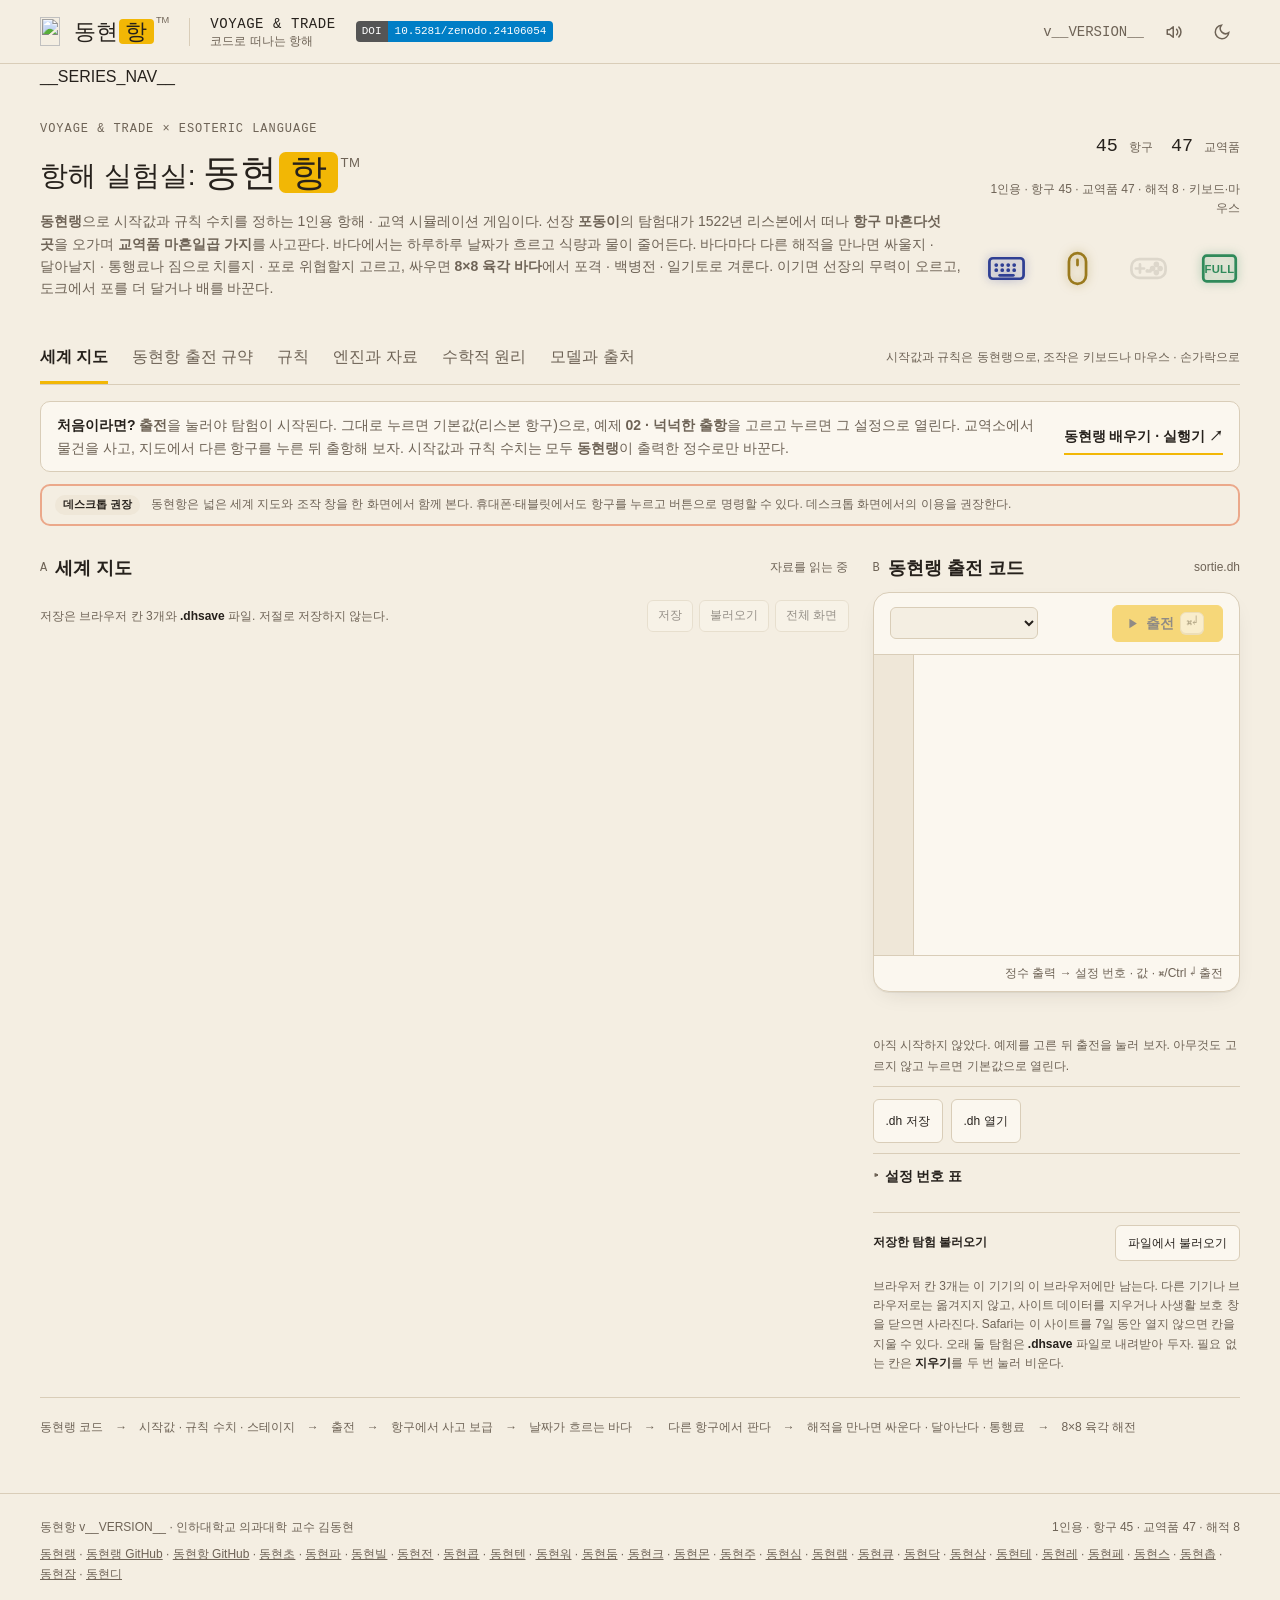
==== commit 6ab1c603: "시리즈 띠에 동현디를 더함(스물다섯 사이트) 25칸은 홀수라 데스크톱은 동현랭이 두 줄 높이, 실험실은 12열×2줄. 휴대폰은 두 열이고 동현랭이 두 칸. 바닥글 링크 끝에 동현디" ====
--- a/src/index.html
+++ b/src/index.html
@@ -172,7 +172,7 @@
 </aside>
   </section>
 </main>
-<footer><span>동현항 v__VERSION__ · 인하대학교 의과대학 교수 김동현</span><span>1인용 · 항구 45 · 교역품 47 · 해적 8</span><span><a href="https://raspberry-kim.github.io/donghyun-lang/" target="_blank" rel="noopener">동현랭</a> · <a href="https://github.com/Raspberry-Kim/donghyun-lang" target="_blank" rel="noopener">동현랭 GitHub</a> · <a href="https://github.com/Raspberry-Kim/donghyun-lab17" target="_blank" rel="noopener">동현항 GitHub</a> · <a href="https://raspberry-kim.github.io/donghyun-lab1/" target="_blank" rel="noopener">동현초</a> · <a href="https://raspberry-kim.github.io/donghyun-lab2/" target="_blank" rel="noopener">동현파</a> · <a href="https://raspberry-kim.github.io/donghyun-lab3/" target="_blank" rel="noopener">동현빌</a> · <a href="https://raspberry-kim.github.io/donghyun-lab4/" target="_blank" rel="noopener">동현전</a> · <a href="https://raspberry-kim.github.io/donghyun-lab5/" target="_blank" rel="noopener">동현콥</a> · <a href="https://raspberry-kim.github.io/donghyun-lab6/" target="_blank" rel="noopener">동현텐</a> · <a href="https://raspberry-kim.github.io/donghyun-lab7/" target="_blank" rel="noopener">동현워</a> · <a href="https://raspberry-kim.github.io/donghyun-lab8/" target="_blank" rel="noopener">동현둠</a> · <a href="https://raspberry-kim.github.io/donghyun-lab9/" target="_blank" rel="noopener">동현크</a> · <a href="https://raspberry-kim.github.io/donghyun-lab10/" target="_blank" rel="noopener">동현몬</a> · <a href="https://raspberry-kim.github.io/donghyun-lab11/" target="_blank" rel="noopener">동현주</a> · <a href="https://raspberry-kim.github.io/donghyun-lab12/" target="_blank" rel="noopener">동현심</a> · <a href="https://raspberry-kim.github.io/donghyun-lab13/" target="_blank" rel="noopener">동현램</a> · <a href="https://raspberry-kim.github.io/donghyun-lab14/" target="_blank" rel="noopener">동현큐</a> · <a href="https://raspberry-kim.github.io/donghyun-lab15/" target="_blank" rel="noopener">동현닥</a> · <a href="https://raspberry-kim.github.io/donghyun-lab16/" target="_blank" rel="noopener">동현삼</a> · <a href="https://raspberry-kim.github.io/donghyun-lab18/" target="_blank" rel="noopener">동현테</a> · <a href="https://raspberry-kim.github.io/donghyun-lab19/" target="_blank" rel="noopener">동현레</a> · <a href="https://raspberry-kim.github.io/donghyun-lab20/" target="_blank" rel="noopener">동현페</a> · <a href="https://raspberry-kim.github.io/donghyun-lab21/" target="_blank" rel="noopener">동현스</a> · <a href="https://raspberry-kim.github.io/donghyun-lab22/" target="_blank" rel="noopener">동현촙</a> · <a href="https://raspberry-kim.github.io/donghyun-lab23/" target="_blank" rel="noopener">동현잠</a></span></footer>
+<footer><span>동현항 v__VERSION__ · 인하대학교 의과대학 교수 김동현</span><span>1인용 · 항구 45 · 교역품 47 · 해적 8</span><span><a href="https://raspberry-kim.github.io/donghyun-lang/" target="_blank" rel="noopener">동현랭</a> · <a href="https://github.com/Raspberry-Kim/donghyun-lang" target="_blank" rel="noopener">동현랭 GitHub</a> · <a href="https://github.com/Raspberry-Kim/donghyun-lab17" target="_blank" rel="noopener">동현항 GitHub</a> · <a href="https://raspberry-kim.github.io/donghyun-lab1/" target="_blank" rel="noopener">동현초</a> · <a href="https://raspberry-kim.github.io/donghyun-lab2/" target="_blank" rel="noopener">동현파</a> · <a href="https://raspberry-kim.github.io/donghyun-lab3/" target="_blank" rel="noopener">동현빌</a> · <a href="https://raspberry-kim.github.io/donghyun-lab4/" target="_blank" rel="noopener">동현전</a> · <a href="https://raspberry-kim.github.io/donghyun-lab5/" target="_blank" rel="noopener">동현콥</a> · <a href="https://raspberry-kim.github.io/donghyun-lab6/" target="_blank" rel="noopener">동현텐</a> · <a href="https://raspberry-kim.github.io/donghyun-lab7/" target="_blank" rel="noopener">동현워</a> · <a href="https://raspberry-kim.github.io/donghyun-lab8/" target="_blank" rel="noopener">동현둠</a> · <a href="https://raspberry-kim.github.io/donghyun-lab9/" target="_blank" rel="noopener">동현크</a> · <a href="https://raspberry-kim.github.io/donghyun-lab10/" target="_blank" rel="noopener">동현몬</a> · <a href="https://raspberry-kim.github.io/donghyun-lab11/" target="_blank" rel="noopener">동현주</a> · <a href="https://raspberry-kim.github.io/donghyun-lab12/" target="_blank" rel="noopener">동현심</a> · <a href="https://raspberry-kim.github.io/donghyun-lab13/" target="_blank" rel="noopener">동현램</a> · <a href="https://raspberry-kim.github.io/donghyun-lab14/" target="_blank" rel="noopener">동현큐</a> · <a href="https://raspberry-kim.github.io/donghyun-lab15/" target="_blank" rel="noopener">동현닥</a> · <a href="https://raspberry-kim.github.io/donghyun-lab16/" target="_blank" rel="noopener">동현삼</a> · <a href="https://raspberry-kim.github.io/donghyun-lab18/" target="_blank" rel="noopener">동현테</a> · <a href="https://raspberry-kim.github.io/donghyun-lab19/" target="_blank" rel="noopener">동현레</a> · <a href="https://raspberry-kim.github.io/donghyun-lab20/" target="_blank" rel="noopener">동현페</a> · <a href="https://raspberry-kim.github.io/donghyun-lab21/" target="_blank" rel="noopener">동현스</a> · <a href="https://raspberry-kim.github.io/donghyun-lab22/" target="_blank" rel="noopener">동현촙</a> · <a href="https://raspberry-kim.github.io/donghyun-lab23/" target="_blank" rel="noopener">동현잠</a> · <a href="https://raspberry-kim.github.io/donghyun-lab24/" target="_blank" rel="noopener">동현디</a></span></footer>
 <script type="application/json" id="lab-data">__DATA_JSON__</script>
 <script src="./game.js"></script>
 <script>
--- a/src/style.css
+++ b/src/style.css
@@ -337,6 +337,24 @@
  .series-strip .series-links:has(.series-item:nth-child(24):last-child){grid-template-columns:repeat(2,minmax(0,1fr));grid-template-rows:none}
 }
 
+/* SERIES-25: 데스크톱은 동현랭 두 줄 높이 + 24실험실 12열×2줄. 모바일은 기존 홀수 규칙. */
+@media(min-width:781px){
+ .series-strip .series-links:has(.series-item:nth-child(25):last-child){grid-template-columns:repeat(13,minmax(0,1fr));grid-template-rows:repeat(2,1fr);grid-auto-flow:row;min-width:0}
+ .series-strip .series-links:has(.series-item:nth-child(25):last-child) .series-item[data-series="lang"]{grid-column:auto;grid-row:span 2;align-items:center;text-align:center}
+ .series-strip .series-links:has(.series-item:nth-child(25):last-child) .series-item[data-series="lang"] .series-name{font-size:19px}
+ .series-strip .series-links:has(.series-item:nth-child(25):last-child) .series-note{white-space:normal;word-break:keep-all}
+}
+@media(min-width:781px) and (max-width:980px){
+ .series-strip .series-links:has(.series-item:nth-child(25):last-child) .series-item[data-series="lang"] .series-name{font-size:16px}
+}
+@media(min-width:781px) and (max-width:840px){
+ .series-strip .series-links:has(.series-item:nth-child(25):last-child) .series-name,.series-strip .series-links:has(.series-item:nth-child(25):last-child) .series-item[data-series="lang"] .series-name{font-size:14px}
+}
+@media(max-width:780px){
+ .series-strip .series-links:has(.series-item:nth-child(25):last-child){grid-template-columns:repeat(2,minmax(0,1fr));grid-template-rows:none}
+ .series-strip .series-links:has(.series-item:nth-child(25):last-child) .series-item[data-series="lang"]{grid-column:span 2;grid-row:auto}
+}
+
 /* 수학적 원리 */
 .math-grid{display:grid;grid-template-columns:repeat(2,minmax(0,1fr));gap:4px 40px;margin-top:8px}
 .math-grid article{min-width:0;border-top:1px solid var(--line);padding:2px 0 14px}
